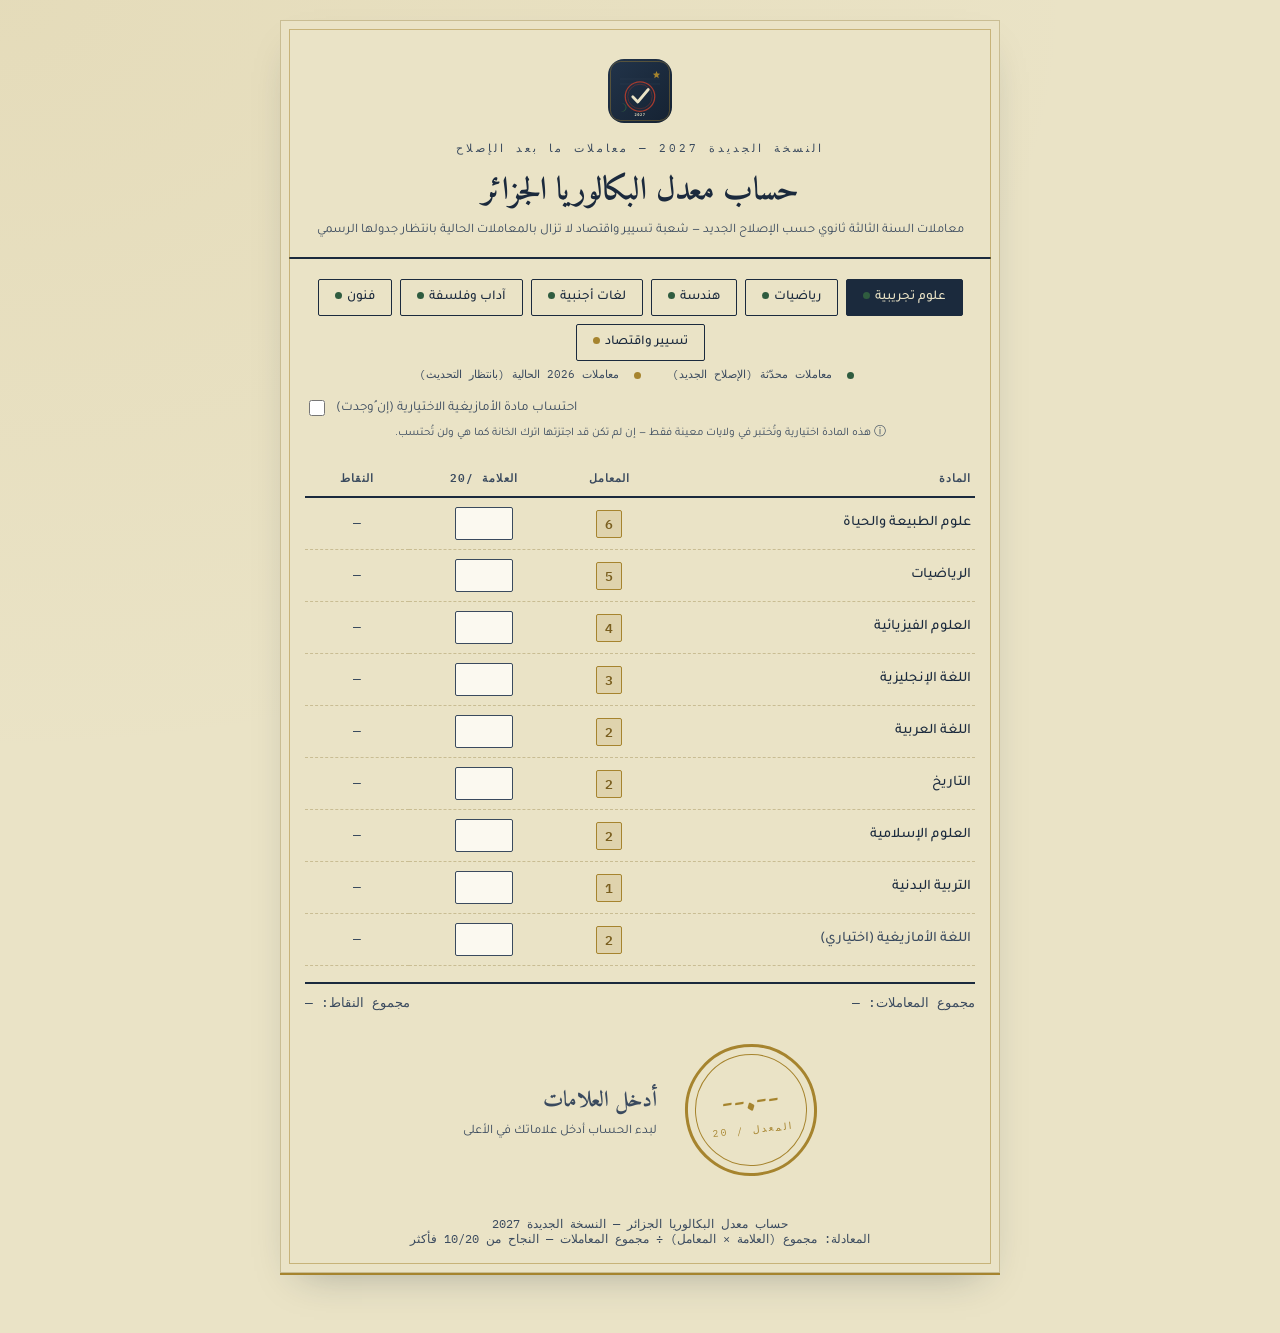
==== index.html @ d6289037 "Rename bac-calculator.html to index.html" ====
<!DOCTYPE html>
<html lang="ar" dir="rtl">
<head>
<meta charset="UTF-8">
<meta name="viewport" content="width=device-width, initial-scale=1.0">
<title>حساب معدل البكالوريا الجزائر - النسخة الجديدة 2027</title>
<link rel="icon" type="image/svg+xml" href="[data-uri]">
<link rel="preconnect" href="https://fonts.googleapis.com">
<link href="https://fonts.googleapis.com/css2?family=Amiri:wght@400;700&family=Tajawal:wght@300;400;500;700;900&family=IBM+Plex+Mono:wght@500;600&display=swap" rel="stylesheet">
<style>
  :root{
    --paper:#EAE3C6;
    --paper-dark:#DED4AC;
    --ink:#1B2A3D;
    --ink-soft:#3A4A5E;
    --brass:#A6842E;
    --stamp-red:#A63A2E;
    --seal-green:#2F5C3F;
    --line:#c9bd93;
  }
  *{box-sizing:border-box;}
  html,body{margin:0;padding:0;}
  body{
    background:
      radial-gradient(ellipse at top left, rgba(166,132,46,0.08), transparent 60%),
      var(--paper);
    background-attachment:fixed;
    font-family:'Tajawal',sans-serif;
    color:var(--ink);
    min-height:100vh;
    padding:20px 14px 60px;
  }
  .sheet{
    max-width:720px;
    margin:0 auto;
    background:var(--paper);
    border:1px solid var(--line);
    box-shadow:0 2px 0 var(--brass), 0 18px 40px -20px rgba(27,42,61,0.35);
    position:relative;
  }
  .sheet::before{
    content:"";
    position:absolute; inset:8px;
    border:1px solid rgba(166,132,46,0.5);
    pointer-events:none;
  }
  header{
    text-align:center;
    padding:30px 20px 18px;
    border-bottom:2px solid var(--ink);
    margin:8px 8px 0;
  }
  .eyebrow{
    font-family:'IBM Plex Mono',monospace;
    font-size:11px;
    letter-spacing:3px;
    color:var(--ink-soft);
    text-transform:uppercase;
  }
  h1{
    font-family:'Amiri',serif;
    font-weight:700;
    font-size:32px;
    margin:8px 0 4px;
    color:var(--ink);
  }
  .sub{
    font-size:13px;
    color:var(--ink-soft);
  }

  .branch-picker{
    display:flex;
    flex-wrap:wrap;
    gap:8px;
    padding:20px 24px 6px;
    justify-content:center;
  }
  .branch-btn{
    font-family:'Tajawal',sans-serif;
    font-weight:500;
    font-size:13.5px;
    padding:9px 16px;
    border:1px solid var(--ink);
    background:transparent;
    color:var(--ink);
    cursor:pointer;
    border-radius:2px;
    transition:all .15s ease;
  }
  .branch-btn:hover{background:rgba(27,42,61,0.06);}
  .branch-btn.active{
    background:var(--ink);
    color:var(--paper);
  }
  .status-dot{
    display:inline-block;
    width:7px;height:7px;
    border-radius:50%;
    margin-right:2px;
    vertical-align:middle;
  }
  .status-dot.new{background:#2F5C3F;}
  .status-dot.old{background:#A6842E;}
  .legend{
    text-align:center;
    font-size:11px;
    color:var(--ink-soft);
    padding:0 24px 6px;
    font-family:'IBM Plex Mono',monospace;
  }
  .legend span{margin:0 8px;}
  .tz-note{
    font-size:11.5px;
    color:var(--ink-soft);
    text-align:center;
    padding:2px 24px 4px;
    line-height:1.6;
  }

  table.marks{
    width:calc(100% - 48px);
    margin:14px 24px 6px;
    border-collapse:collapse;
    font-size:14.5px;
  }
  table.marks thead th{
    font-family:'IBM Plex Mono',monospace;
    font-weight:600;
    font-size:11px;
    letter-spacing:1px;
    text-transform:uppercase;
    color:var(--ink-soft);
    border-bottom:2px solid var(--ink);
    padding:6px 4px 10px;
    text-align:center;
  }
  table.marks thead th:first-child{text-align:right;}
  table.marks tbody td{
    padding:9px 4px;
    border-bottom:1px dashed var(--line);
    text-align:center;
    vertical-align:middle;
  }
  table.marks tbody td:first-child{
    text-align:right;
    font-weight:500;
  }
  table.marks tbody tr.optional-row td:first-child{color:var(--ink-soft); font-style:normal;}
  .coef-badge{
    display:inline-block;
    font-family:'IBM Plex Mono',monospace;
    font-weight:600;
    font-size:13px;
    background:rgba(166,132,46,0.16);
    border:1px solid var(--brass);
    color:#7a5f1f;
    min-width:26px;
    padding:2px 4px;
    border-radius:2px;
  }
  input.mark{
    width:58px;
    padding:6px 4px;
    font-family:'IBM Plex Mono',monospace;
    font-size:15px;
    text-align:center;
    border:1px solid var(--ink-soft);
    background:#fbf9f0;
    color:var(--ink);
    border-radius:2px;
  }
  input.mark:focus{
    outline:2px solid var(--brass);
    outline-offset:1px;
  }
  .row-pts{
    font-family:'IBM Plex Mono',monospace;
    font-size:12.5px;
    color:var(--ink-soft);
    min-width:44px;
    display:inline-block;
  }
  .opt-toggle{
    display:flex;
    align-items:center;
    gap:8px;
    justify-content:flex-end;
    font-size:13.5px;
    padding:10px 24px 4px;
    color:var(--ink-soft);
  }
  .opt-toggle input{width:16px;height:16px;accent-color:var(--seal-green);}

  .totals{
    display:flex;
    justify-content:space-between;
    margin:16px 24px 0;
    padding-top:10px;
    border-top:2px solid var(--ink);
    font-family:'IBM Plex Mono',monospace;
    font-size:12.5px;
    color:var(--ink-soft);
  }

  .result-wrap{
    display:flex;
    align-items:center;
    justify-content:center;
    gap:28px;
    padding:34px 20px 30px;
    flex-wrap:wrap;
  }
  .stamp{
    width:132px;height:132px;
    border-radius:50%;
    border:3px solid var(--stamp-color, var(--stamp-red));
    display:flex;flex-direction:column;
    align-items:center;justify-content:center;
    position:relative;
    color:var(--stamp-color, var(--stamp-red));
    transform:rotate(-6deg);
    transition:all .25s ease;
  }
  .stamp::before{
    content:"";
    position:absolute; inset:7px;
    border:1px solid var(--stamp-color, var(--stamp-red));
    border-radius:50%;
  }
  .stamp .val{
    font-family:'Amiri',serif;
    font-weight:700;
    font-size:34px;
    line-height:1;
  }
  .stamp .lbl{
    font-family:'IBM Plex Mono',monospace;
    font-size:9.5px;
    letter-spacing:2px;
    margin-top:4px;
    text-transform:uppercase;
  }
  .verdict{
    font-family:'Amiri',serif;
    font-size:22px;
    font-weight:700;
  }
  .verdict-sub{
    font-size:13px;
    color:var(--ink-soft);
    margin-top:4px;
  }

  footer{
    text-align:center;
    padding:10px 20px 26px;
    font-size:11.5px;
    color:var(--ink-soft);
    font-family:'IBM Plex Mono',monospace;
  }
  footer a{color:var(--ink-soft);}

  @media (max-width:480px){
    h1{font-size:26px;}
    table.marks{font-size:13px;}
    input.mark{width:48px;font-size:14px;}
    .stamp{width:112px;height:112px;}
    .stamp .val{font-size:28px;}
  }
</style>
</head>
<body>
<div class="sheet">
  <header>
    <img src="[data-uri]" alt="شعار التطبيق" style="width:64px;height:64px;border-radius:16px;margin-bottom:10px;">
    <div class="eyebrow">النسخة الجديدة 2027 — معاملات ما بعد الإصلاح</div>
    <h1>حساب معدل البكالوريا الجزائر</h1>
    <div class="sub">معاملات السنة الثالثة ثانوي حسب الإصلاح الجديد — شعبة تسيير واقتصاد لا تزال بالمعاملات الحالية بانتظار جدولها الرسمي</div>
  </header>

  <div class="branch-picker" id="branchPicker"></div>
  <div class="legend">
    <span><span class="status-dot new"></span> معاملات محدّثة (الإصلاح الجديد)</span>
    <span><span class="status-dot old"></span> معاملات 2026 الحالية (بانتظار التحديث)</span>
  </div>

  <div class="opt-toggle" id="tamazightWrap">
    <label style="display:flex;align-items:center;gap:8px;cursor:pointer;">
      <span>احتساب مادة الأمازيغية الاختيارية (إن ُوجدت)</span>
      <input type="checkbox" id="tamazightToggle">
    </label>
  </div>
  <div class="tz-note" id="tzNote">
    ⓘ هذه المادة اختيارية وتُختبر في ولايات معينة فقط — إن لم تكن قد اجتزتها اترك الخانة كما هي ولن تُحتسب.
  </div>

  <table class="marks">
    <thead>
      <tr>
        <th>المادة</th>
        <th>المعامل</th>
        <th>العلامة /20</th>
        <th>النقاط</th>
      </tr>
    </thead>
    <tbody id="marksBody"></tbody>
  </table>

  <div class="totals">
    <span id="sumCoef">مجموع المعاملات: —</span>
    <span id="sumPts">مجموع النقاط: —</span>
  </div>

  <div class="result-wrap">
    <div class="stamp" id="stamp">
      <div class="val" id="avgVal">--.--</div>
      <div class="lbl">المعدل / 20</div>
    </div>
    <div>
      <div class="verdict" id="verdict">أدخل العلامات</div>
      <div class="verdict-sub" id="verdictSub">لبدء الحساب أدخل علاماتك في الأعلى</div>
    </div>
  </div>

  <footer>
    حساب معدل البكالوريا الجزائر — النسخة الجديدة 2027<br>
    المعادلة: مجموع (العلامة × المعامل) ÷ مجموع المعاملات — النجاح من 10/20 فأكثر
  </footer>
</div>

<script>
// ملاحظة: الشعب المعلّمة "قديم" لا تزال بمعاملات 2026 الحالية بانتظار
// صدور الجدول الرسمي الجديد. الشعب المعلّمة "جديد" مأخوذة حرفيًا من
// الجداول الرسمية الصادرة عن وزارة التربية الوطنية للسنة الثالثة ثانوي
// (الإصلاح الجديد - تطبَّق تدريجيًا).
const BRANCH_STATUS = {
  "علوم تجريبية":"جديد",
  "رياضيات":"جديد",
  "هندسة":"جديد",
  "تسيير واقتصاد":"قديم",
  "لغات أجنبية":"جديد",
  "آداب وفلسفة":"جديد",
  "فنون":"جديد"
};

const BRANCHES = {
  // === جديد - من الجدول الرسمي (السنة الثالثة ثانوي) ===
  "علوم تجريبية": [
    ["علوم الطبيعة والحياة",6],["الرياضيات",5],["العلوم الفيزيائية",4],
    ["اللغة الإنجليزية",3],["اللغة العربية",2],
    ["التاريخ",2],["العلوم الإسلامية",2],["التربية البدنية",1]
  ],
  "رياضيات": [
    ["الرياضيات",8],["العلوم الفيزيائية",6],["الإعلام الآلي",3],
    ["اللغة الإنجليزية",3],["علوم الطبيعة والحياة",2],
    ["التاريخ",2],["العلوم الإسلامية",2],["التربية البدنية",1]
  ],
  "هندسة": [
    ["التكنولوجيا",7],["الرياضيات",5],["العلوم الفيزيائية",4],
    ["الإعلام الآلي",3],["اللغة الإنجليزية",3],
    ["التاريخ",2],["العلوم الإسلامية",2],["التربية البدنية",1]
  ],
  "لغات أجنبية": [
    ["اللغة الثالثة (إسبانية/ألمانية/إيطالية)",6],
    ["اللغة الإنجليزية",4],["اللغة الفرنسية",4],["اللغة العربية",2],
    ["التاريخ والجغرافيا",2],["العلوم الإسلامية",2],["التربية البدنية",1]
  ],
  "آداب وفلسفة": [
    ["اللغة العربية",7],["الفلسفة",6],["التاريخ والجغرافيا",4],
    ["اللغة الإنجليزية",3],["اللغة الفرنسية",2],
    ["العلوم الإسلامية",2],["التربية البدنية",1]
  ],
  "فنون": [
    ["فنون 1",6],["فنون 2",5],["اللغة العربية",4],
    ["اللغة الإنجليزية",2],["اللغة الفرنسية",2],
    ["التاريخ والجغرافيا",2],["العلوم الإسلامية",2],["التربية البدنية",1]
  ],

  // === قديم (2026) - بانتظار الجدول الجديد ===
  "تسيير واقتصاد": [
    ["اللغة العربية",3],["اللغة الإنجليزية",2],["اللغة الفرنسية",2],
    ["الرياضيات",5],["الاقتصاد والمناجمنت",5],["القانون",2],
    ["التسيير المحاسبي والمالي",6],["التاريخ والجغرافيا",4],
    ["العلوم الإسلامية",2],["الفلسفة",2],["التربية البدنية",1]
  ]
};
// معامل الأمازيغية الاختيارية ومدى توفرها في السنة الثالثة لكل شعبة
const TAMAZIGHT_COEF = {
  "علوم تجريبية":2, "آداب وفلسفة":3, "لغات أجنبية":2, "فنون":3,
  "تسيير واقتصاد":2, "default":2
};
const TAMAZIGHT_AVAILABLE = {
  "علوم تجريبية":true, "تسيير واقتصاد":true,
  "آداب وفلسفة":true, "لغات أجنبية":true, "فنون":true,
  "رياضيات":false, "هندسة":false
};

let currentBranch = "علوم تجريبية";
let marks = {}; // subject -> value
let includeTamazight = false;
let tamazightMark = "";

const picker = document.getElementById('branchPicker');
const body = document.getElementById('marksBody');
const avgVal = document.getElementById('avgVal');
const stamp = document.getElementById('stamp');
const verdict = document.getElementById('verdict');
const verdictSub = document.getElementById('verdictSub');
const sumCoefEl = document.getElementById('sumCoef');
const sumPtsEl = document.getElementById('sumPts');
const tamazightToggle = document.getElementById('tamazightToggle');

function renderPicker(){
  picker.innerHTML = '';
  Object.keys(BRANCHES).forEach(name=>{
    const b = document.createElement('button');
    b.className = 'branch-btn' + (name===currentBranch ? ' active':'');
    const status = BRANCH_STATUS[name];
    b.innerHTML = name + ` <span class="status-dot ${status==='جديد'?'new':'old'}"></span>`;
    b.title = status==='جديد' ? 'معاملات محدّثة (الإصلاح الجديد)' : 'معاملات 2026 الحالية - بانتظار الجدول الجديد';
    b.onclick = ()=>{ currentBranch = name; marks = {}; includeTamazight=false; tamazightToggle.checked=false; renderPicker(); renderTable(); compute(); };
    picker.appendChild(b);
  });
}

function renderTable(){
  body.innerHTML = '';
  const subjects = BRANCHES[currentBranch];
  subjects.forEach(([name, coef])=>{
    const tr = document.createElement('tr');
    tr.innerHTML = `
      <td>${name}</td>
      <td><span class="coef-badge">${coef}</span></td>
      <td><input type="number" min="0" max="20" step="0.25" class="mark" data-subject="${name}"></td>
      <td><span class="row-pts" data-pts="${name}">—</span></td>
    `;
    body.appendChild(tr);
  });
  // Optional Tamazight row (only for branches offering it in the 3rd year)
  const tzOffered = TAMAZIGHT_AVAILABLE[currentBranch];
  document.getElementById('tamazightWrap').style.display = tzOffered ? 'flex' : 'none';
  document.getElementById('tzNote').style.display = tzOffered ? 'block' : 'none';
  if(tzOffered){
    const trOpt = document.createElement('tr');
    trOpt.className = 'optional-row';
    trOpt.innerHTML = `
      <td>اللغة الأمازيغية (اختياري)</td>
      <td><span class="coef-badge">${TAMAZIGHT_COEF[currentBranch] || TAMAZIGHT_COEF.default}</span></td>
      <td><input type="number" min="0" max="20" step="0.25" class="mark" id="tamazightMark" ${includeTamazight?'':'disabled'}></td>
      <td><span class="row-pts" id="tamazightPts">—</span></td>
    `;
    body.appendChild(trOpt);
  }

  body.querySelectorAll('input.mark[data-subject]').forEach(inp=>{
    inp.value = marks[inp.dataset.subject] ?? '';
    inp.addEventListener('input', e=>{
      marks[e.target.dataset.subject] = e.target.value;
      compute();
    });
  });
  if(tzOffered){
    const tzInput = document.getElementById('tamazightMark');
    tzInput.value = tamazightMark;
    tzInput.addEventListener('input', e=>{ tamazightMark = e.target.value; compute(); });
  }
}

tamazightToggle.addEventListener('change', e=>{
  includeTamazight = e.target.checked;
  const tzInput = document.getElementById('tamazightMark');
  if(tzInput){
    tzInput.disabled = !includeTamazight;
    if(!includeTamazight){ tamazightMark=''; tzInput.value=''; }
  }
  compute();
});

function compute(){
  const subjects = BRANCHES[currentBranch];
  let sumCoef = 0, sumPts = 0, anyEntered = false;

  subjects.forEach(([name, coef])=>{
    const raw = marks[name];
    const el = document.querySelector(`.row-pts[data-pts="${name}"]`);
    if(raw !== undefined && raw !== '' && !isNaN(parseFloat(raw))){
      const v = Math.max(0, Math.min(20, parseFloat(raw)));
      const pts = v * coef;
      sumCoef += coef;
      sumPts += pts;
      anyEntered = true;
      if(el) el.textContent = pts.toFixed(2);
    } else {
      if(el) el.textContent = '—';
    }
  });

  const tzPtsEl = document.getElementById('tamazightPts');
  if(TAMAZIGHT_AVAILABLE[currentBranch] && includeTamazight && tamazightMark !== '' && !isNaN(parseFloat(tamazightMark))){
    const coef = TAMAZIGHT_COEF[currentBranch] || TAMAZIGHT_COEF.default;
    const v = Math.max(0, Math.min(20, parseFloat(tamazightMark)));
    const pts = v * coef;
    sumCoef += coef;
    sumPts += pts;
    anyEntered = true;
    if(tzPtsEl) tzPtsEl.textContent = pts.toFixed(2);
  } else if(tzPtsEl){
    tzPtsEl.textContent = '—';
  }

  sumCoefEl.textContent = `مجموع المعاملات: ${sumCoef || '—'}`;
  sumPtsEl.textContent = `مجموع النقاط: ${anyEntered ? sumPts.toFixed(2) : '—'}`;

  if(!anyEntered || sumCoef === 0){
    avgVal.textContent = '--.--';
    stamp.style.setProperty('--stamp-color', '#A6842E');
    verdict.textContent = 'أدخل العلامات';
    verdict.style.color = '#3A4A5E';
    verdictSub.textContent = 'لبدء الحساب أدخل علاماتك في الأعلى';
    return;
  }

  const avg = sumPts / sumCoef;
  avgVal.textContent = avg.toFixed(2);

  if(avg >= 10){
    stamp.style.setProperty('--stamp-color', '#2F5C3F');
    verdict.textContent = 'ناجح(ة) بإذن الله';
    verdict.style.color = '#2F5C3F';
    verdictSub.textContent = 'المعدل يفوق أو يساوي 10/20 — مبروك مسبقًا!';
  } else {
    stamp.style.setProperty('--stamp-color', '#A63A2E');
    verdict.textContent = 'دون معدل النجاح';
    verdict.style.color = '#A63A2E';
    verdictSub.textContent = 'المعدل أقل من 10/20 — واصل المراجعة، الوقت لا يزال أمامك';
  }
}

renderPicker();
renderTable();
compute();
</script>
</body>
</html>
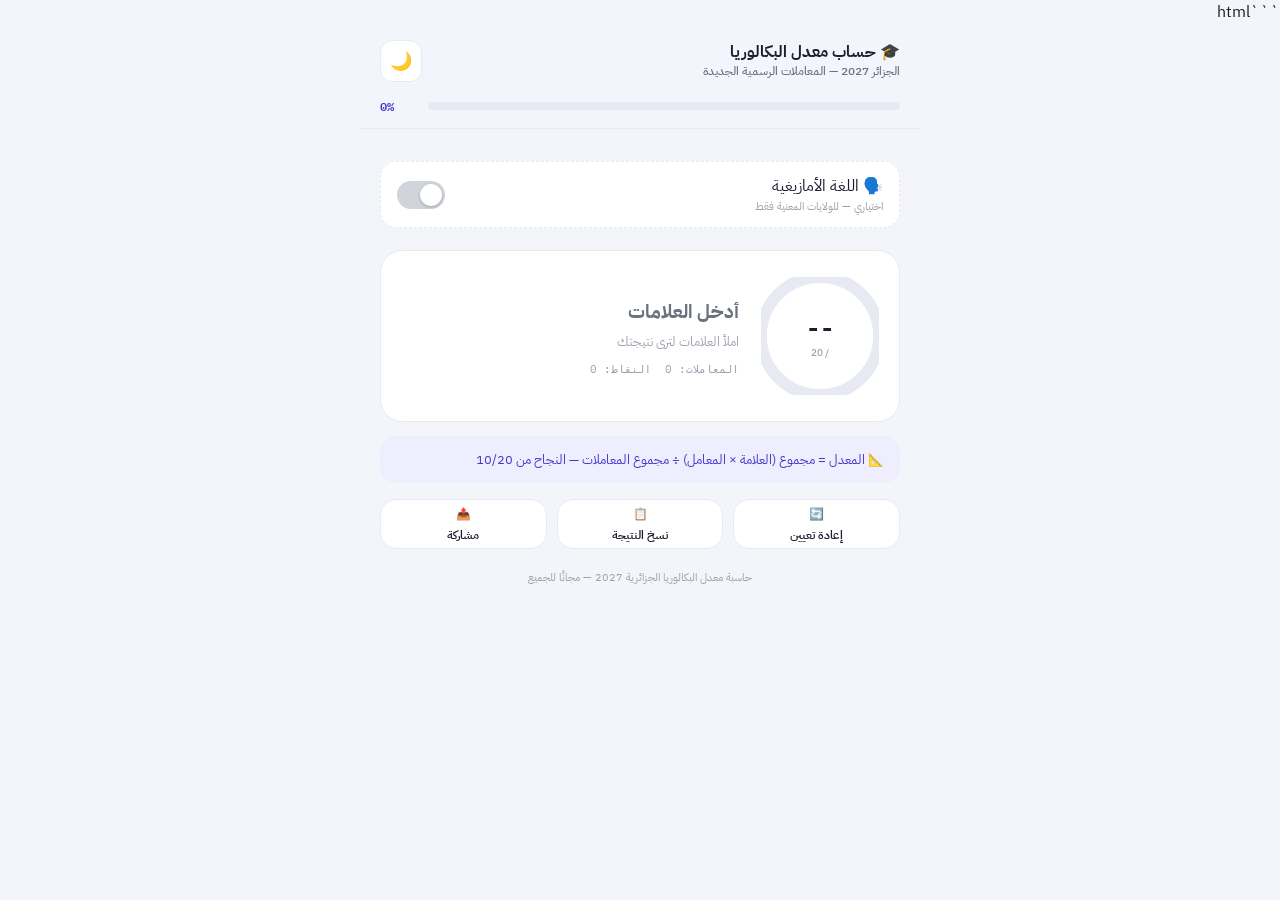
==== commit 28287e5a: "Add files via upload" ====
--- a/index.html
+++ b/index.html
@@ -1,545 +1,588 @@
+```html
 <!DOCTYPE html>
 <html lang="ar" dir="rtl">
 <head>
 <meta charset="UTF-8">
-<meta name="viewport" content="width=device-width, initial-scale=1.0">
-<title>حساب معدل البكالوريا الجزائر - النسخة الجديدة 2027</title>
-<link rel="icon" type="image/svg+xml" href="[data-uri]">
+<script>
+try{
+    var savedTheme = localStorage.getItem('bacCalc2027_theme');
+    if(savedTheme === 'dark') {
+        document.documentElement.setAttribute('data-theme','dark');
+    }
+} catch(e){}
+</script>
+<meta name="viewport" content="width=device-width, initial-scale=1.0, viewport-fit=cover">
+<title>حاسبة معدل البكالوريا الجزائرية 2027</title>
+<meta name="description" content="حاسبة معدل البكالوريا الجزائرية 2027 — احسب معدلك بدقة في جميع الشعب">
+<meta name="robots" content="index, follow">
+<link rel="manifest" href="manifest.json">
+<meta name="theme-color" content="#4F46E5">
+<meta name="apple-mobile-web-app-capable" content="yes">
+<meta name="apple-mobile-web-app-status-bar-style" content="black-translucent">
+<meta name="apple-mobile-web-app-title" content="معدل البكالوريا">
 <link rel="preconnect" href="https://fonts.googleapis.com">
-<link href="https://fonts.googleapis.com/css2?family=Amiri:wght@400;700&family=Tajawal:wght@300;400;500;700;900&family=IBM+Plex+Mono:wght@500;600&display=swap" rel="stylesheet">
+<link rel="preconnect" href="https://fonts.gstatic.com" crossorigin>
+<link href="https://fonts.googleapis.com/css2?family=IBM+Plex+Sans+Arabic:wght@400;500;600;700&family=IBM+Plex+Mono:wght@500;600&display=swap" rel="stylesheet">
 <style>
-  :root{
-    --paper:#EAE3C6;
-    --paper-dark:#DED4AC;
-    --ink:#1B2A3D;
-    --ink-soft:#3A4A5E;
-    --brass:#A6842E;
-    --stamp-red:#A63A2E;
-    --seal-green:#2F5C3F;
-    --line:#c9bd93;
-  }
-  *{box-sizing:border-box;}
-  html,body{margin:0;padding:0;}
-  body{
-    background:
-      radial-gradient(ellipse at top left, rgba(166,132,46,0.08), transparent 60%),
-      var(--paper);
-    background-attachment:fixed;
-    font-family:'Tajawal',sans-serif;
+:root{
+    --bg:#F3F5FB;
+    --card:#FFFFFF;
+    --card-border:#E8EAF3;
+    --ink:#1A1E2E;
+    --ink-soft:#6B7280;
+    --ink-faint:#9CA3AF;
+    --primary:#4F46E5;
+    --primary-dark:#4338CA;
+    --primary-soft:#EEEEFE;
+    --success:#16A34A;
+    --success-soft:#E9F9EE;
+    --danger:#DC2626;
+    --danger-soft:#FDEDEC;
+    --amber:#D97706;
+    --amber-soft:#FEF3E2;
+    --topbar-bg:rgba(243,245,251,0.85);
+    --input-bg:#FBFBFE;
+    --r-lg:22px;
+    --r-md:16px;
+    --r-sm:11px;
+    --sh-sm:0 1px 2px rgba(16,24,40,.06), 0 1px 3px rgba(16,24,40,.07);
+    --sh-md:0 6px 16px rgba(16,24,40,.08), 0 2px 6px rgba(16,24,40,.05);
+    --sh-lg:0 16px 40px rgba(16,24,40,.14);
+    --ease:cubic-bezier(.22,1,.36,1);
+}
+html[data-theme="dark"]{
+    --bg:#12141C;
+    --card:#1B1F2B;
+    --card-border:#2A2F3F;
+    --ink:#F0F2F8;
+    --ink-soft:#A9AFC3;
+    --ink-faint:#767C90;
+    --primary:#7C6FF0;
+    --primary-dark:#9B90FF;
+    --primary-soft:#26234A;
+    --success:#22C55E;
+    --success-soft:#123321;
+    --danger:#F87171;
+    --danger-soft:#3B1A1A;
+    --amber:#FBBF24;
+    --amber-soft:#3A2A0A;
+    --topbar-bg:rgba(18,20,28,0.85);
+    --input-bg:#11141C;
+}
+*{box-sizing:border-box;}
+html,body{margin:0;padding:0;}
+body{
+    background:var(--bg);
+    font-family:'IBM Plex Sans Arabic',sans-serif;
     color:var(--ink);
     min-height:100vh;
-    padding:20px 14px 60px;
-  }
-  .sheet{
-    max-width:720px;
+    transition:background .3s ease, color .3s ease;
+}
+.app{
+    max-width:560px;
     margin:0 auto;
-    background:var(--paper);
-    border:1px solid var(--line);
-    box-shadow:0 2px 0 var(--brass), 0 18px 40px -20px rgba(27,42,61,0.35);
-    position:relative;
-  }
-  .sheet::before{
-    content:"";
-    position:absolute; inset:8px;
-    border:1px solid rgba(166,132,46,0.5);
-    pointer-events:none;
-  }
-  header{
-    text-align:center;
-    padding:30px 20px 18px;
-    border-bottom:2px solid var(--ink);
-    margin:8px 8px 0;
-  }
-  .eyebrow{
+    padding:0 0 60px;
+}
+.topbar{
+    position:sticky; top:0; z-index:20;
+    background:var(--topbar-bg);
+    backdrop-filter:blur(14px) saturate(160%);
+    -webkit-backdrop-filter:blur(14px) saturate(160%);
+    padding:16px 20px 12px;
+    border-bottom:1px solid var(--card-border);
+}
+.brand{
+    display:flex; align-items:center; gap:12px;
+}
+.brand-text{flex:1; min-width:0;}
+.brand-text h1{
+    font-size:16px; font-weight:700; margin:0; line-height:1.3;
+}
+.brand-text .tag{
+    font-size:11.5px; color:var(--ink-soft); font-weight:500;
+}
+.theme-toggle{
+    flex:0 0 auto;
+    width:42px; height:42px;
+    border-radius:12px;
+    border:1px solid var(--card-border);
+    background:var(--card);
+    font-size:18px;
+    cursor:pointer;
+}
+.progress-row{
+    display:flex; align-items:center; gap:10px;
+    margin-top:14px;
+}
+.progress-track{
+    flex:1; height:8px; border-radius:99px;
+    background:var(--card-border);
+    overflow:hidden;
+}
+.progress-fill{
+    height:100%; border-radius:99px;
+    background:linear-gradient(90deg, var(--primary), #7C6FF0);
+    width:0%;
+    transition:width .5s var(--ease);
+}
+.progress-label{
     font-family:'IBM Plex Mono',monospace;
-    font-size:11px;
-    letter-spacing:3px;
-    color:var(--ink-soft);
-    text-transform:uppercase;
-  }
-  h1{
-    font-family:'Amiri',serif;
-    font-weight:700;
-    font-size:32px;
-    margin:8px 0 4px;
-    color:var(--ink);
-  }
-  .sub{
-    font-size:13px;
-    color:var(--ink-soft);
-  }
-
-  .branch-picker{
-    display:flex;
-    flex-wrap:wrap;
-    gap:8px;
-    padding:20px 24px 6px;
-    justify-content:center;
-  }
-  .branch-btn{
-    font-family:'Tajawal',sans-serif;
-    font-weight:500;
-    font-size:13.5px;
-    padding:9px 16px;
-    border:1px solid var(--ink);
-    background:transparent;
+    font-size:12px; font-weight:600; color:var(--primary-dark);
+    min-width:38px; text-align:left;
+}
+.branch-scroller{
+    display:flex; gap:8px; overflow-x:auto;
+    padding:16px 20px 4px;
+    scrollbar-width:none;
+}
+.branch-scroller::-webkit-scrollbar{display:none;}
+.chip{
+    flex:0 0 auto;
+    font-family:'IBM Plex Sans Arabic',sans-serif;
+    font-weight:600; font-size:13.5px;
+    padding:10px 16px;
+    border-radius:99px;
+    border:1px solid var(--card-border);
+    background:var(--card);
     color:var(--ink);
     cursor:pointer;
-    border-radius:2px;
-    transition:all .15s ease;
-  }
-  .branch-btn:hover{background:rgba(27,42,61,0.06);}
-  .branch-btn.active{
-    background:var(--ink);
-    color:var(--paper);
-  }
-  .status-dot{
-    display:inline-block;
-    width:7px;height:7px;
-    border-radius:50%;
-    margin-right:2px;
-    vertical-align:middle;
-  }
-  .status-dot.new{background:#2F5C3F;}
-  .status-dot.old{background:#A6842E;}
-  .legend{
+}
+.chip.active{
+    background:var(--primary);
+    color:#fff;
+    border-color:var(--primary);
+}
+.chip .dot{width:6px;height:6px;border-radius:50%;flex:0 0 auto;display:inline-block;margin-left:6px;}
+.chip .dot.new{background:#16A34A;}
+.chip .dot.old{background:#D97706;}
+.cards{
+    padding:8px 20px 4px;
+    display:flex; flex-direction:column; gap:10px;
+}
+.card{
+    background:var(--card);
+    border:1px solid var(--card-border);
+    border-radius:var(--r-md);
+    padding:14px 16px;
+    display:flex; align-items:center; justify-content:space-between; gap:12px;
+}
+.card-left{display:flex; flex-direction:column; align-items:flex-start; gap:2px; min-width:0; flex:1;}
+.subject-name{
+    font-weight:600; font-size:14.5px;
+}
+.subject-pts{
+    font-family:'IBM Plex Mono',monospace;
+    font-size:11px; font-weight:500;
+    color:var(--ink-faint);
+}
+.coef-pill{
+    font-family:'IBM Plex Mono',monospace;
+    font-weight:600; font-size:12px;
+    background:var(--primary-soft);
+    color:var(--primary-dark);
+    padding:3px 9px;
+    border-radius:99px;
+}
+input.mark{
+    width:78px;
+    padding:9px 6px;
+    font-family:'IBM Plex Mono',monospace;
+    font-size:15px; font-weight:600;
     text-align:center;
-    font-size:11px;
-    color:var(--ink-soft);
-    padding:0 24px 6px;
-    font-family:'IBM Plex Mono',monospace;
-  }
-  .legend span{margin:0 8px;}
-  .tz-note{
-    font-size:11.5px;
-    color:var(--ink-soft);
-    text-align:center;
-    padding:2px 24px 4px;
-    line-height:1.6;
-  }
-
-  table.marks{
-    width:calc(100% - 48px);
-    margin:14px 24px 6px;
-    border-collapse:collapse;
-    font-size:14.5px;
-  }
-  table.marks thead th{
-    font-family:'IBM Plex Mono',monospace;
-    font-weight:600;
-    font-size:11px;
-    letter-spacing:1px;
-    text-transform:uppercase;
-    color:var(--ink-soft);
-    border-bottom:2px solid var(--ink);
-    padding:6px 4px 10px;
-    text-align:center;
-  }
-  table.marks thead th:first-child{text-align:right;}
-  table.marks tbody td{
-    padding:9px 4px;
-    border-bottom:1px dashed var(--line);
-    text-align:center;
-    vertical-align:middle;
-  }
-  table.marks tbody td:first-child{
-    text-align:right;
-    font-weight:500;
-  }
-  table.marks tbody tr.optional-row td:first-child{color:var(--ink-soft); font-style:normal;}
-  .coef-badge{
-    display:inline-block;
-    font-family:'IBM Plex Mono',monospace;
-    font-weight:600;
-    font-size:13px;
-    background:rgba(166,132,46,0.16);
-    border:1px solid var(--brass);
-    color:#7a5f1f;
-    min-width:26px;
-    padding:2px 4px;
-    border-radius:2px;
-  }
-  input.mark{
-    width:58px;
-    padding:6px 4px;
-    font-family:'IBM Plex Mono',monospace;
-    font-size:15px;
-    text-align:center;
-    border:1px solid var(--ink-soft);
-    background:#fbf9f0;
+    border:1.5px solid var(--card-border);
+    border-radius:var(--r-sm);
+    background:var(--input-bg);
     color:var(--ink);
-    border-radius:2px;
-  }
-  input.mark:focus{
-    outline:2px solid var(--brass);
-    outline-offset:1px;
-  }
-  .row-pts{
-    font-family:'IBM Plex Mono',monospace;
+}
+input.mark:focus{
+    outline:none;
+    border-color:var(--primary);
+    box-shadow:0 0 0 4px var(--primary-soft);
+}
+.result{
+    margin:22px 20px 0;
+    background:var(--card);
+    border:1px solid var(--card-border);
+    border-radius:var(--r-lg);
+    padding:26px 20px;
+    display:flex; align-items:center; gap:22px;
+}
+.ring-wrap{ position:relative; width:118px; height:118px; flex:0 0 auto;}
+.ring-wrap svg{ width:118px; height:118px; transform:rotate(-90deg);}
+.ring-bg{ fill:none; stroke:var(--card-border); stroke-width:10;}
+.ring-fg{
+    fill:none; stroke:var(--ink-faint); stroke-width:10;
+    stroke-linecap:round;
+    stroke-dasharray:314;
+    stroke-dashoffset:314;
+    transition:stroke-dashoffset .6s var(--ease), stroke .4s ease;
+}
+.ring-center{
+    position:absolute; inset:0;
+    display:flex; flex-direction:column; align-items:center; justify-content:center;
+}
+.ring-val{ font-family:'IBM Plex Mono',monospace; font-weight:700; font-size:24px; color:var(--ink);}
+.ring-lbl{ font-size:10px; color:var(--ink-faint); font-weight:500; margin-top:1px;}
+.verdict-wrap{flex:1; min-width:0;}
+.verdict{ font-size:19px; font-weight:700; color:var(--ink-soft);}
+.verdict-sub{ font-size:12.5px; color:var(--ink-faint); margin-top:6px; line-height:1.6;}
+.totals-mini{
+    display:flex; gap:14px; margin-top:10px; flex-wrap:wrap;
+    font-family:'IBM Plex Mono',monospace; font-size:11px; color:var(--ink-faint);
+}
+.method-box{
+    margin:14px 20px 0;
+    background:var(--primary-soft);
+    border-radius:var(--r-md);
+    padding:13px 16px;
     font-size:12.5px;
-    color:var(--ink-soft);
-    min-width:44px;
-    display:inline-block;
-  }
-  .opt-toggle{
-    display:flex;
-    align-items:center;
-    gap:8px;
-    justify-content:flex-end;
-    font-size:13.5px;
-    padding:10px 24px 4px;
-    color:var(--ink-soft);
-  }
-  .opt-toggle input{width:16px;height:16px;accent-color:var(--seal-green);}
-
-  .totals{
-    display:flex;
-    justify-content:space-between;
-    margin:16px 24px 0;
-    padding-top:10px;
-    border-top:2px solid var(--ink);
-    font-family:'IBM Plex Mono',monospace;
-    font-size:12.5px;
-    color:var(--ink-soft);
-  }
-
-  .result-wrap{
-    display:flex;
-    align-items:center;
-    justify-content:center;
-    gap:28px;
-    padding:34px 20px 30px;
-    flex-wrap:wrap;
-  }
-  .stamp{
-    width:132px;height:132px;
-    border-radius:50%;
-    border:3px solid var(--stamp-color, var(--stamp-red));
-    display:flex;flex-direction:column;
-    align-items:center;justify-content:center;
-    position:relative;
-    color:var(--stamp-color, var(--stamp-red));
-    transform:rotate(-6deg);
-    transition:all .25s ease;
-  }
-  .stamp::before{
+    color:var(--primary-dark);
+    line-height:1.7;
+}
+.actions{
+    display:grid; grid-template-columns:1fr 1fr 1fr; gap:10px;
+    margin:16px 20px 0;
+}
+.action-btn{
+    min-height:50px;
+    border-radius:var(--r-md);
+    border:1px solid var(--card-border);
+    background:var(--card);
+    color:var(--ink);
+    font-family:'IBM Plex Sans Arabic',sans-serif;
+    font-weight:600; font-size:12px;
+    cursor:pointer;
+    display:flex; flex-direction:column; align-items:center; justify-content:center; gap:3px;
+}
+.opt-card{
+    background:var(--card);
+    border:1px dashed var(--card-border);
+    border-radius:var(--r-md);
+    padding:12px 16px;
+    margin:0 20px 10px;
+}
+.opt-head{
+    display:flex; align-items:center; justify-content:space-between; gap:10px;
+}
+.switch{
+    position:relative; width:48px; height:28px; flex:0 0 auto;
+}
+.switch input{opacity:0; width:0; height:0; position:absolute;}
+.switch-track{
+    position:absolute; inset:0;
+    background:#D1D5DB;
+    border-radius:99px;
+    cursor:pointer;
+    transition:background .25s ease;
+}
+.switch-track::before{
     content:"";
-    position:absolute; inset:7px;
-    border:1px solid var(--stamp-color, var(--stamp-red));
-    border-radius:50%;
-  }
-  .stamp .val{
-    font-family:'Amiri',serif;
-    font-weight:700;
-    font-size:34px;
-    line-height:1;
-  }
-  .stamp .lbl{
-    font-family:'IBM Plex Mono',monospace;
-    font-size:9.5px;
-    letter-spacing:2px;
-    margin-top:4px;
-    text-transform:uppercase;
-  }
-  .verdict{
-    font-family:'Amiri',serif;
-    font-size:22px;
-    font-weight:700;
-  }
-  .verdict-sub{
-    font-size:13px;
-    color:var(--ink-soft);
-    margin-top:4px;
-  }
-
-  footer{
-    text-align:center;
-    padding:10px 20px 26px;
-    font-size:11.5px;
-    color:var(--ink-soft);
-    font-family:'IBM Plex Mono',monospace;
-  }
-  footer a{color:var(--ink-soft);}
-
-  @media (max-width:480px){
-    h1{font-size:26px;}
-    table.marks{font-size:13px;}
-    input.mark{width:48px;font-size:14px;}
-    .stamp{width:112px;height:112px;}
-    .stamp .val{font-size:28px;}
-  }
+    position:absolute; top:3px; right:3px;
+    width:22px; height:22px; border-radius:50%;
+    background:#fff;
+    box-shadow:0 1px 3px rgba(0,0,0,.25);
+    transition:transform .25s var(--ease);
+}
+.switch input:checked + .switch-track{background:var(--primary);}
+.switch input:checked + .switch-track::before{transform:translateX(-20px);}
+.opt-body{
+    max-height:0; overflow:hidden;
+    transition:max-height .32s var(--ease), opacity .28s ease;
+    opacity:0;
+    display:flex; align-items:center; gap:10px;
+}
+.opt-body.open{max-height:70px; opacity:1; padding-top:10px;}
+.hidden{display:none !important;}
+footer{
+    text-align:center; padding:20px; font-size:11px; color:var(--ink-faint);
+}
 </style>
 </head>
 <body>
-<div class="sheet">
-  <header>
-    <img src="[data-uri]" alt="شعار التطبيق" style="width:64px;height:64px;border-radius:16px;margin-bottom:10px;">
-    <div class="eyebrow">النسخة الجديدة 2027 — معاملات ما بعد الإصلاح</div>
-    <h1>حساب معدل البكالوريا الجزائر</h1>
-    <div class="sub">معاملات السنة الثالثة ثانوي حسب الإصلاح الجديد — شعبة تسيير واقتصاد لا تزال بالمعاملات الحالية بانتظار جدولها الرسمي</div>
-  </header>
-
-  <div class="branch-picker" id="branchPicker"></div>
-  <div class="legend">
-    <span><span class="status-dot new"></span> معاملات محدّثة (الإصلاح الجديد)</span>
-    <span><span class="status-dot old"></span> معاملات 2026 الحالية (بانتظار التحديث)</span>
-  </div>
-
-  <div class="opt-toggle" id="tamazightWrap">
-    <label style="display:flex;align-items:center;gap:8px;cursor:pointer;">
-      <span>احتساب مادة الأمازيغية الاختيارية (إن ُوجدت)</span>
-      <input type="checkbox" id="tamazightToggle">
-    </label>
-  </div>
-  <div class="tz-note" id="tzNote">
-    ⓘ هذه المادة اختيارية وتُختبر في ولايات معينة فقط — إن لم تكن قد اجتزتها اترك الخانة كما هي ولن تُحتسب.
-  </div>
-
-  <table class="marks">
-    <thead>
-      <tr>
-        <th>المادة</th>
-        <th>المعامل</th>
-        <th>العلامة /20</th>
-        <th>النقاط</th>
-      </tr>
-    </thead>
-    <tbody id="marksBody"></tbody>
-  </table>
-
-  <div class="totals">
-    <span id="sumCoef">مجموع المعاملات: —</span>
-    <span id="sumPts">مجموع النقاط: —</span>
-  </div>
-
-  <div class="result-wrap">
-    <div class="stamp" id="stamp">
-      <div class="val" id="avgVal">--.--</div>
-      <div class="lbl">المعدل / 20</div>
+<div class="app">
+    <div class="topbar">
+        <div class="brand">
+            <div class="brand-text">
+                <h1>🎓 حساب معدل البكالوريا</h1>
+                <div class="tag">الجزائر 2027 — المعاملات الرسمية الجديدة</div>
+            </div>
+            <button class="theme-toggle" id="themeToggle" aria-label="تبديل الوضع">🌙</button>
+        </div>
+        <div class="progress-row">
+            <div class="progress-track"><div class="progress-fill" id="progressFill"></div></div>
+            <span class="progress-label" id="progressLabel">0%</span>
+        </div>
     </div>
-    <div>
-      <div class="verdict" id="verdict">أدخل العلامات</div>
-      <div class="verdict-sub" id="verdictSub">لبدء الحساب أدخل علاماتك في الأعلى</div>
+
+    <div class="branch-scroller" id="branchPicker"></div>
+
+    <div class="cards" id="marksContainer"></div>
+
+    <div class="opt-card" id="optTamazight">
+        <div class="opt-head">
+            <div>
+                <div class="opt-title">🗣️ اللغة الأمازيغية</div>
+                <div style="font-size:11px;color:var(--ink-faint);">اختياري — للولايات المعنية فقط</div>
+            </div>
+            <label class="switch">
+                <input type="checkbox" id="tamazightToggle">
+                <span class="switch-track"></span>
+            </label>
+        </div>
+        <div class="opt-body" id="tamazightBody">
+            <span class="opt-label-text">العلامة /20</span>
+            <input type="number" min="0" max="20" step="0.25" class="mark" id="tamazightMark" disabled>
+            <span class="subject-pts" id="tamazightPts">—</span>
+        </div>
     </div>
-  </div>
-
-  <footer>
-    حساب معدل البكالوريا الجزائر — النسخة الجديدة 2027<br>
-    المعادلة: مجموع (العلامة × المعامل) ÷ مجموع المعاملات — النجاح من 10/20 فأكثر
-  </footer>
+
+    <div class="result">
+        <div class="ring-wrap">
+            <svg viewBox="0 0 100 100">
+                <circle class="ring-bg" cx="50" cy="50" r="50"/>
+                <circle class="ring-fg" id="ringFg" cx="50" cy="50" r="50"/>
+            </svg>
+            <div class="ring-center">
+                <span class="ring-val" id="avgVal">--</span>
+                <span class="ring-lbl">/ 20</span>
+            </div>
+        </div>
+        <div class="verdict-wrap">
+            <div class="verdict" id="verdict">أدخل العلامات</div>
+            <div class="verdict-sub" id="verdictSub">املأ العلامات لترى نتيجتك</div>
+            <div class="totals-mini">
+                <span id="sumCoef">المعاملات: 0</span>
+                <span id="sumPts">النقاط: 0</span>
+            </div>
+        </div>
+    </div>
+
+    <div class="method-box">
+        <span>📐</span>
+        <span>المعدل = مجموع (العلامة × المعامل) ÷ مجموع المعاملات — النجاح من 10/20</span>
+    </div>
+
+    <div class="actions">
+        <button class="action-btn" id="resetBtn"><span>🔄</span> إعادة تعيين</button>
+        <button class="action-btn" id="copyBtn"><span>📋</span> نسخ النتيجة</button>
+        <button class="action-btn" id="shareBtn"><span>📤</span> مشاركة</button>
+    </div>
+
+    <footer>
+        حاسبة معدل البكالوريا الجزائرية 2027 — مجانًا للجميع
+    </footer>
 </div>
 
 <script>
-// ملاحظة: الشعب المعلّمة "قديم" لا تزال بمعاملات 2026 الحالية بانتظار
-// صدور الجدول الرسمي الجديد. الشعب المعلّمة "جديد" مأخوذة حرفيًا من
-// الجداول الرسمية الصادرة عن وزارة التربية الوطنية للسنة الثالثة ثانوي
-// (الإصلاح الجديد - تطبَّق تدريجيًا).
+// ===== البيانات =====
 const BRANCH_STATUS = {
-  "علوم تجريبية":"جديد",
-  "رياضيات":"جديد",
-  "هندسة":"جديد",
-  "تسيير واقتصاد":"قديم",
-  "لغات أجنبية":"جديد",
-  "آداب وفلسفة":"جديد",
-  "فنون":"جديد"
+    "علوم تجريبية":"جديد",
+    "رياضيات":"جديد",
+    "هندسة":"جديد",
+    "تسيير واقتصاد":"قديم",
+    "لغات أجنبية":"جديد",
+    "آداب وفلسفة":"جديد",
+    "فنون":"جديد"
 };
 
 const BRANCHES = {
-  // === جديد - من الجدول الرسمي (السنة الثالثة ثانوي) ===
-  "علوم تجريبية": [
-    ["علوم الطبيعة والحياة",6],["الرياضيات",5],["العلوم الفيزيائية",4],
-    ["اللغة الإنجليزية",3],["اللغة العربية",2],
-    ["التاريخ",2],["العلوم الإسلامية",2],["التربية البدنية",1]
-  ],
-  "رياضيات": [
-    ["الرياضيات",8],["العلوم الفيزيائية",6],["الإعلام الآلي",3],
-    ["اللغة الإنجليزية",3],["علوم الطبيعة والحياة",2],
-    ["التاريخ",2],["العلوم الإسلامية",2],["التربية البدنية",1]
-  ],
-  "هندسة": [
-    ["التكنولوجيا",7],["الرياضيات",5],["العلوم الفيزيائية",4],
-    ["الإعلام الآلي",3],["اللغة الإنجليزية",3],
-    ["التاريخ",2],["العلوم الإسلامية",2],["التربية البدنية",1]
-  ],
-  "لغات أجنبية": [
-    ["اللغة الثالثة (إسبانية/ألمانية/إيطالية)",6],
-    ["اللغة الإنجليزية",4],["اللغة الفرنسية",4],["اللغة العربية",2],
-    ["التاريخ والجغرافيا",2],["العلوم الإسلامية",2],["التربية البدنية",1]
-  ],
-  "آداب وفلسفة": [
-    ["اللغة العربية",7],["الفلسفة",6],["التاريخ والجغرافيا",4],
-    ["اللغة الإنجليزية",3],["اللغة الفرنسية",2],
-    ["العلوم الإسلامية",2],["التربية البدنية",1]
-  ],
-  "فنون": [
-    ["فنون 1",6],["فنون 2",5],["اللغة العربية",4],
-    ["اللغة الإنجليزية",2],["اللغة الفرنسية",2],
-    ["التاريخ والجغرافيا",2],["العلوم الإسلامية",2],["التربية البدنية",1]
-  ],
-
-  // === قديم (2026) - بانتظار الجدول الجديد ===
-  "تسيير واقتصاد": [
-    ["اللغة العربية",3],["اللغة الإنجليزية",2],["اللغة الفرنسية",2],
-    ["الرياضيات",5],["الاقتصاد والمناجمنت",5],["القانون",2],
-    ["التسيير المحاسبي والمالي",6],["التاريخ والجغرافيا",4],
-    ["العلوم الإسلامية",2],["الفلسفة",2],["التربية البدنية",1]
-  ]
+    "علوم تجريبية": [
+        ["علوم الطبيعة والحياة",6],["الرياضيات",5],["العلوم الفيزيائية",4],
+        ["اللغة الإنجليزية",3],["اللغة العربية",2],
+        ["التاريخ",2],["العلوم الإسلامية",2],["التربية البدنية",1]
+    ],
+    "رياضيات": [
+        ["الرياضيات",8],["العلوم الفيزيائية",6],["الإعلام الآلي",3],
+        ["اللغة الإنجليزية",3],["علوم الطبيعة والحياة",2],
+        ["التاريخ",2],["العلوم الإسلامية",2],["التربية البدنية",1]
+    ],
+    "هندسة": [
+        ["التكنولوجيا",7],["الرياضيات",5],["العلوم الفيزيائية",4],
+        ["الإعلام الآلي",3],["اللغة الإنجليزية",3],
+        ["التاريخ",2],["العلوم الإسلامية",2],["التربية البدنية",1]
+    ],
+    "لغات أجنبية": [
+        ["اللغة الثالثة (إسبانية/ألمانية/إيطالية)",6],
+        ["اللغة الإنجليزية",4],["اللغة الفرنسية",4],["اللغة العربية",2],
+        ["التاريخ والجغرافيا",2],["العلوم الإسلامية",2],["التربية البدنية",1]
+    ],
+    "آداب وفلسفة": [
+        ["اللغة العربية",7],["الفلسفة",6],["التاريخ والجغرافيا",4],
+        ["اللغة الإنجليزية",3],["اللغة الفرنسية",2],
+        ["العلوم الإسلامية",2],["التربية البدنية",1]
+    ],
+    "فنون": [
+        ["فنون 1",6],["فنون 2",5],["اللغة العربية",4],
+        ["اللغة الإنجليزية",2],["اللغة الفرنسية",2],
+        ["التاريخ والجغرافيا",2],["العلوم الإسلامية",2],["التربية البدنية",1]
+    ],
+    "تسيير واقتصاد": [
+        ["اللغة العربية",3],["اللغة الإنجليزية",2],["اللغة الفرنسية",2],
+        ["الرياضيات",5],["الاقتصاد والمناجمنت",5],["القانون",2],
+        ["التسيير المحاسبي والمالي",6],["التاريخ والجغرافيا",4],
+        ["العلوم الإسلامية",2],["الفلسفة",2],["التربية البدنية",1]
+    ]
 };
-// معامل الأمازيغية الاختيارية ومدى توفرها في السنة الثالثة لكل شعبة
+
 const TAMAZIGHT_COEF = {
-  "علوم تجريبية":2, "آداب وفلسفة":3, "لغات أجنبية":2, "فنون":3,
-  "تسيير واقتصاد":2, "default":2
+    "علوم تجريبية":2, "آداب وفلسفة":3, "لغات أجنبية":2, "فنون":3,
+    "تسيير واقتصاد":2, "default":2
 };
-const TAMAZIGHT_AVAILABLE = {
-  "علوم تجريبية":true, "تسيير واقتصاد":true,
-  "آداب وفلسفة":true, "لغات أجنبية":true, "فنون":true,
-  "رياضيات":false, "هندسة":false
-};
-
+
+// ===== الحالة =====
 let currentBranch = "علوم تجريبية";
-let marks = {}; // subject -> value
+let marks = {};
 let includeTamazight = false;
 let tamazightMark = "";
 
+// ===== العناصر =====
 const picker = document.getElementById('branchPicker');
-const body = document.getElementById('marksBody');
+const container = document.getElementById('marksContainer');
 const avgVal = document.getElementById('avgVal');
-const stamp = document.getElementById('stamp');
 const verdict = document.getElementById('verdict');
 const verdictSub = document.getElementById('verdictSub');
 const sumCoefEl = document.getElementById('sumCoef');
 const sumPtsEl = document.getElementById('sumPts');
+const progressFill = document.getElementById('progressFill');
+const progressLabel = document.getElementById('progressLabel');
+const ringFg = document.getElementById('ringFg');
 const tamazightToggle = document.getElementById('tamazightToggle');
-
+const tamazightBody = document.getElementById('tamazightBody');
+const tamazightMark = document.getElementById('tamazightMark');
+const tamazightPts = document.getElementById('tamazightPts');
+
+// ===== الوضع الليلي =====
+const themeToggle = document.getElementById('themeToggle');
+themeToggle.addEventListener('click', ()=>{
+    const html = document.documentElement;
+    const isDark = html.getAttribute('data-theme') === 'dark';
+    if(isDark){
+        html.removeAttribute('data-theme');
+        localStorage.setItem('bacCalc2027_theme', 'light');
+        themeToggle.textContent = '🌙';
+    } else {
+        html.setAttribute('data-theme', 'dark');
+        localStorage.setItem('bacCalc2027_theme', 'dark');
+        themeToggle.textContent = '☀️';
+    }
+});
+
+// ===== عرض الشعب =====
 function renderPicker(){
-  picker.innerHTML = '';
-  Object.keys(BRANCHES).forEach(name=>{
-    const b = document.createElement('button');
-    b.className = 'branch-btn' + (name===currentBranch ? ' active':'');
-    const status = BRANCH_STATUS[name];
-    b.innerHTML = name + ` <span class="status-dot ${status==='جديد'?'new':'old'}"></span>`;
-    b.title = status==='جديد' ? 'معاملات محدّثة (الإصلاح الجديد)' : 'معاملات 2026 الحالية - بانتظار الجدول الجديد';
-    b.onclick = ()=>{ currentBranch = name; marks = {}; includeTamazight=false; tamazightToggle.checked=false; renderPicker(); renderTable(); compute(); };
-    picker.appendChild(b);
-  });
-}
-
-function renderTable(){
-  body.innerHTML = '';
-  const subjects = BRANCHES[currentBranch];
-  subjects.forEach(([name, coef])=>{
-    const tr = document.createElement('tr');
-    tr.innerHTML = `
-      <td>${name}</td>
-      <td><span class="coef-badge">${coef}</span></td>
-      <td><input type="number" min="0" max="20" step="0.25" class="mark" data-subject="${name}"></td>
-      <td><span class="row-pts" data-pts="${name}">—</span></td>
-    `;
-    body.appendChild(tr);
-  });
-  // Optional Tamazight row (only for branches offering it in the 3rd year)
-  const tzOffered = TAMAZIGHT_AVAILABLE[currentBranch];
-  document.getElementById('tamazightWrap').style.display = tzOffered ? 'flex' : 'none';
-  document.getElementById('tzNote').style.display = tzOffered ? 'block' : 'none';
-  if(tzOffered){
-    const trOpt = document.createElement('tr');
-    trOpt.className = 'optional-row';
-    trOpt.innerHTML = `
-      <td>اللغة الأمازيغية (اختياري)</td>
-      <td><span class="coef-badge">${TAMAZIGHT_COEF[currentBranch] || TAMAZIGHT_COEF.default}</span></td>
-      <td><input type="number" min="0" max="20" step="0.25" class="mark" id="tamazightMark" ${includeTamazight?'':'disabled'}></td>
-      <td><span class="row-pts" id="tamazightPts">—</span></td>
-    `;
-    body.appendChild(trOpt);
-  }
-
-  body.querySelectorAll('input.mark[data-subject]').forEach(inp=>{
-    inp.value = marks[inp.dataset.subject] ?? '';
-    inp.addEventListener('input', e=>{
-      marks[e.target.dataset.subject] = e.target.value;
-      compute();
+    picker.innerHTML = '';
+    Object.keys(BRANCHES).forEach(name=>{
+        const btn = document.createElement('button');
+        btn.className = 'chip' + (name===currentBranch ? ' active':'');
+        const status = BRANCH_STATUS[name];
+        btn.innerHTML = `${name} <span class="dot ${status==='جديد'?'new':'old'}"></span>`;
+        btn.onclick = ()=>{
+            currentBranch = name;
+            marks = {};
+            includeTamazight = false;
+            tamazightToggle.checked = false;
+            tamazightMark.disabled = true;
+            tamazightBody.classList.remove('open');
+            tamazightMark.value = '';
+            tamazightPts.textContent = '—';
+            renderPicker();
+            renderMarks();
+            compute();
+        };
+        picker.appendChild(btn);
     });
-  });
-  if(tzOffered){
-    const tzInput = document.getElementById('tamazightMark');
-    tzInput.value = tamazightMark;
-    tzInput.addEventListener('input', e=>{ tamazightMark = e.target.value; compute(); });
-  }
-}
-
-tamazightToggle.addEventListener('change', e=>{
-  includeTamazight = e.target.checked;
-  const tzInput = document.getElementById('tamazightMark');
-  if(tzInput){
-    tzInput.disabled = !includeTamazight;
-    if(!includeTamazight){ tamazightMark=''; tzInput.value=''; }
-  }
-  compute();
-});
-
+}
+
+// ===== عرض المواد =====
+function renderMarks(){
+    container.innerHTML = '';
+    const subjects = BRANCHES[currentBranch];
+    subjects.forEach(([name, coef])=>{
+        const card = document.createElement('div');
+        card.className = 'card';
+        card.innerHTML = `
+            <div class="card-left">
+                <span class="subject-name">${name}</span>
+                <span class="subject-pts" data-pts="${name}">—</span>
+            </div>
+            <span class="coef-pill">×${coef}</span>
+            <input type="number" min="0" max="20" step="0.25" class="mark" data-subject="${name}" placeholder="0">
+        `;
+        container.appendChild(card);
+    });
+
+    container.querySelectorAll('input.mark[data-subject]').forEach(inp=>{
+        const name = inp.dataset.subject;
+        inp.value = marks[name] || '';
+        inp.addEventListener('input', e=>{
+            marks[name] = e.target.value;
+            compute();
+        });
+    });
+}
+
+// ===== الحساب =====
 function compute(){
-  const subjects = BRANCHES[currentBranch];
-  let sumCoef = 0, sumPts = 0, anyEntered = false;
-
-  subjects.forEach(([name, coef])=>{
-    const raw = marks[name];
-    const el = document.querySelector(`.row-pts[data-pts="${name}"]`);
-    if(raw !== undefined && raw !== '' && !isNaN(parseFloat(raw))){
-      const v = Math.max(0, Math.min(20, parseFloat(raw)));
-      const pts = v * coef;
-      sumCoef += coef;
-      sumPts += pts;
-      anyEntered = true;
-      if(el) el.textContent = pts.toFixed(2);
+    const subjects = BRANCHES[currentBranch];
+    let sumCoef = 0, sumPts = 0, filled = 0, total = 0;
+
+    subjects.forEach(([name, coef])=>{
+        const raw = marks[name];
+        const el = container.querySelector(`[data-pts="${name}"]`);
+        const input = container.querySelector(`input[data-subject="${name}"]`);
+        total++;
+        if(raw !== undefined && raw !== '' && !isNaN(parseFloat(raw))){
+            const v = Math.max(0, Math.min(20, parseFloat(raw)));
+            const pts = v * coef;
+            sumCoef += coef;
+            sumPts += pts;
+            filled++;
+            if(el) el.textContent = pts.toFixed(2);
+            if(input) input.classList.add('valid');
+        } else {
+            if(el) el.textContent = '—';
+            if(input) input.classList.remove('valid');
+        }
+    });
+
+    // الأمازيغية
+    let tzCoef = 0;
+    if(includeTamazight && tamazightMark.value !== '' && !isNaN(parseFloat(tamazightMark.value))){
+        const v = Math.max(0, Math.min(20, parseFloat(tamazightMark.value)));
+        tzCoef = TAMAZIGHT_COEF[currentBranch] || TAMAZIGHT_COEF.default;
+        const pts = v * tzCoef;
+        sumCoef += tzCoef;
+        sumPts += pts;
+        filled++;
+        tamazightPts.textContent = pts.toFixed(2);
     } else {
-      if(el) el.textContent = '—';
+        tamazightPts.textContent = '—';
     }
-  });
-
-  const tzPtsEl = document.getElementById('tamazightPts');
-  if(TAMAZIGHT_AVAILABLE[currentBranch] && includeTamazight && tamazightMark !== '' && !isNaN(parseFloat(tamazightMark))){
-    const coef = TAMAZIGHT_COEF[currentBranch] || TAMAZIGHT_COEF.default;
-    const v = Math.max(0, Math.min(20, parseFloat(tamazightMark)));
-    const pts = v * coef;
-    sumCoef += coef;
-    sumPts += pts;
-    anyEntered = true;
-    if(tzPtsEl) tzPtsEl.textContent = pts.toFixed(2);
-  } else if(tzPtsEl){
-    tzPtsEl.textContent = '—';
-  }
-
-  sumCoefEl.textContent = `مجموع المعاملات: ${sumCoef || '—'}`;
-  sumPtsEl.textContent = `مجموع النقاط: ${anyEntered ? sumPts.toFixed(2) : '—'}`;
-
-  if(!anyEntered || sumCoef === 0){
-    avgVal.textContent = '--.--';
-    stamp.style.setProperty('--stamp-color', '#A6842E');
-    verdict.textContent = 'أدخل العلامات';
-    verdict.style.color = '#3A4A5E';
-    verdictSub.textContent = 'لبدء الحساب أدخل علاماتك في الأعلى';
-    return;
-  }
-
-  const avg = sumPts / sumCoef;
-  avgVal.textContent = avg.toFixed(2);
-
-  if(avg >= 10){
-    stamp.style.setProperty('--stamp-color', '#2F5C3F');
-    verdict.textContent = 'ناجح(ة) بإذن الله';
-    verdict.style.color = '#2F5C3F';
-    verdictSub.textContent = 'المعدل يفوق أو يساوي 10/20 — مبروك مسبقًا!';
-  } else {
-    stamp.style.setProperty('--stamp-color', '#A63A2E');
-    verdict.textContent = 'دون معدل النجاح';
-    verdict.style.color = '#A63A2E';
-    verdictSub.textContent = 'المعدل أقل من 10/20 — واصل المراجعة، الوقت لا يزال أمامك';
-  }
-}
-
-renderPicker();
-renderTable();
-compute();
-</script>
-</body>
-</html>
+
+    // التقدم
+    const progress = total > 0 ? Math.round((filled / total) * 100) : 0;
+    progressFill.style.width = progress + '%';
+    progressLabel.textContent = progress + '%';
+
+    sumCoefEl.textContent = `المعاملات: ${sumCoef}`;
+    sumPtsEl.textContent = `النقاط: ${sumPts.toFixed(2)}`;
+
+    if(filled === 0 || sumCoef === 0){
+        avgVal.textContent = '--';
+        verdict.textContent = 'أدخل العلامات';
+        verdict.style.color = 'var(--ink-soft)';
+        verdictSub.textContent = 'املأ العلامات لترى نتيجتك';
+        ringFg.style.stroke = 'var(--ink-faint)';
+        ringFg.style.strokeDashoffset = 314;
+        return;
+    }
+
+    const avg = sumPts / sumCoef;
+    avgVal.textContent = avg.toFixed(2);
+
+    const circumference = 314;
+    const offset = circumference - (Math.min(avg, 20) / 20) * circumference;
+    ringFg.style.strokeDashoffset = offset;
+
+    if(avg >= 10){
+        ringFg.style.stroke = '#16A34A';
+        verdict.textContent 
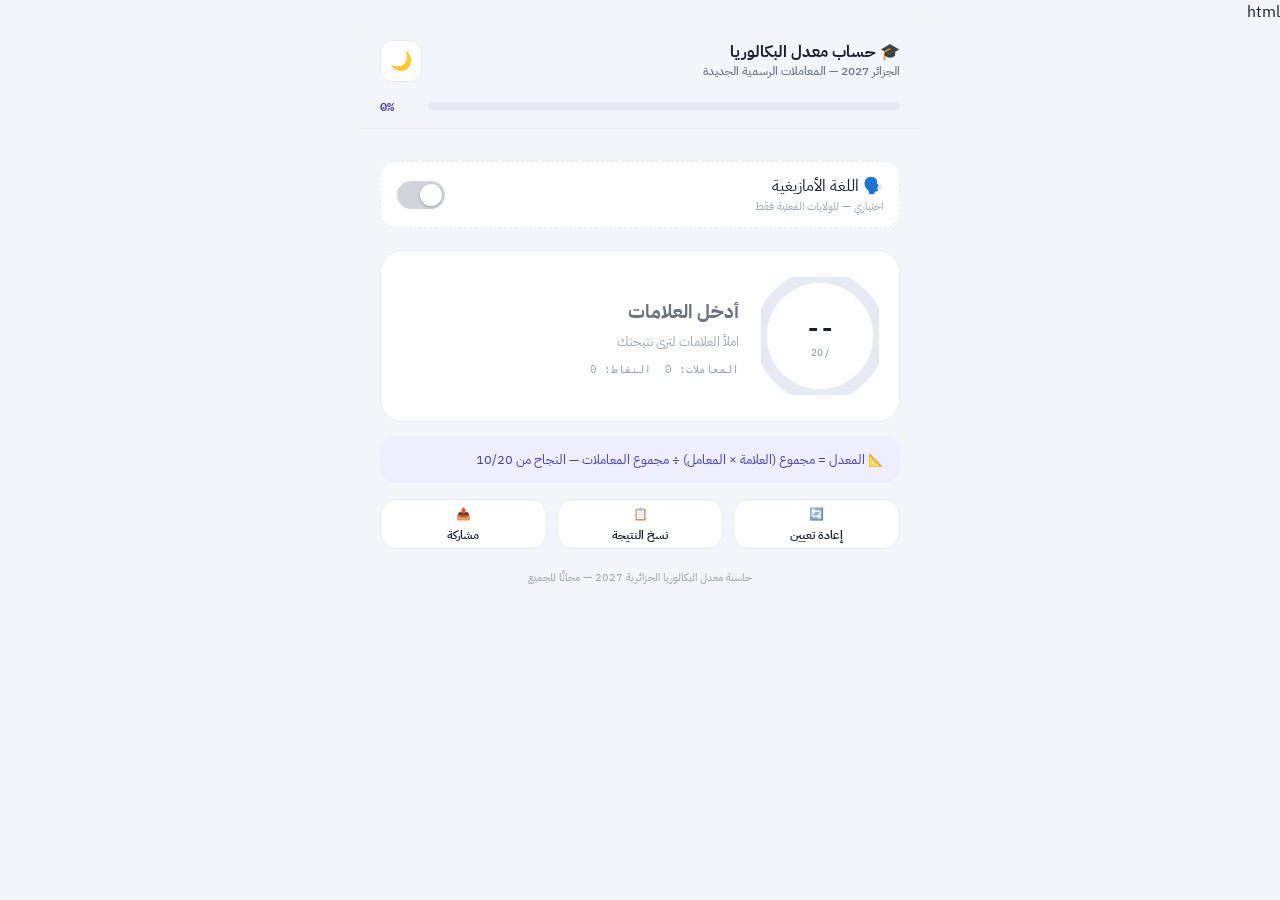
==== commit 76239b36: "Update index.html" ====
--- a/index.html
+++ b/index.html
@@ -1,4 +1,4 @@
-```html
+html
 <!DOCTYPE html>
 <html lang="ar" dir="rtl">
 <head>
@@ -585,4 +585,4 @@
 
     if(avg >= 10){
         ringFg.style.stroke = '#16A34A';
-        verdict.textContent +        verdict.textContent 
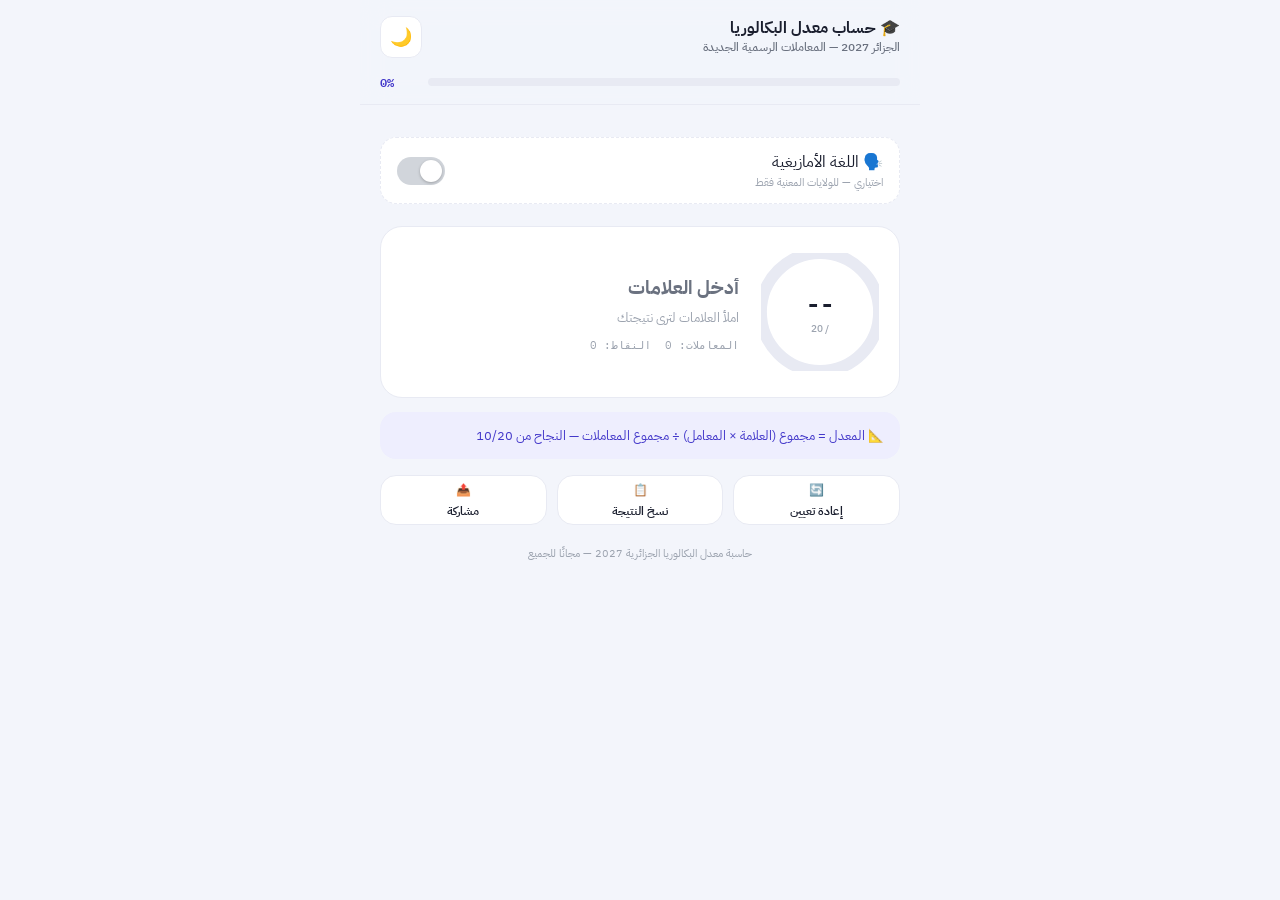
==== commit 8f1c8d97: "Update index.html" ====
--- a/index.html
+++ b/index.html
@@ -1,4 +1,3 @@
-html
 <!DOCTYPE html>
 <html lang="ar" dir="rtl">
 <head>
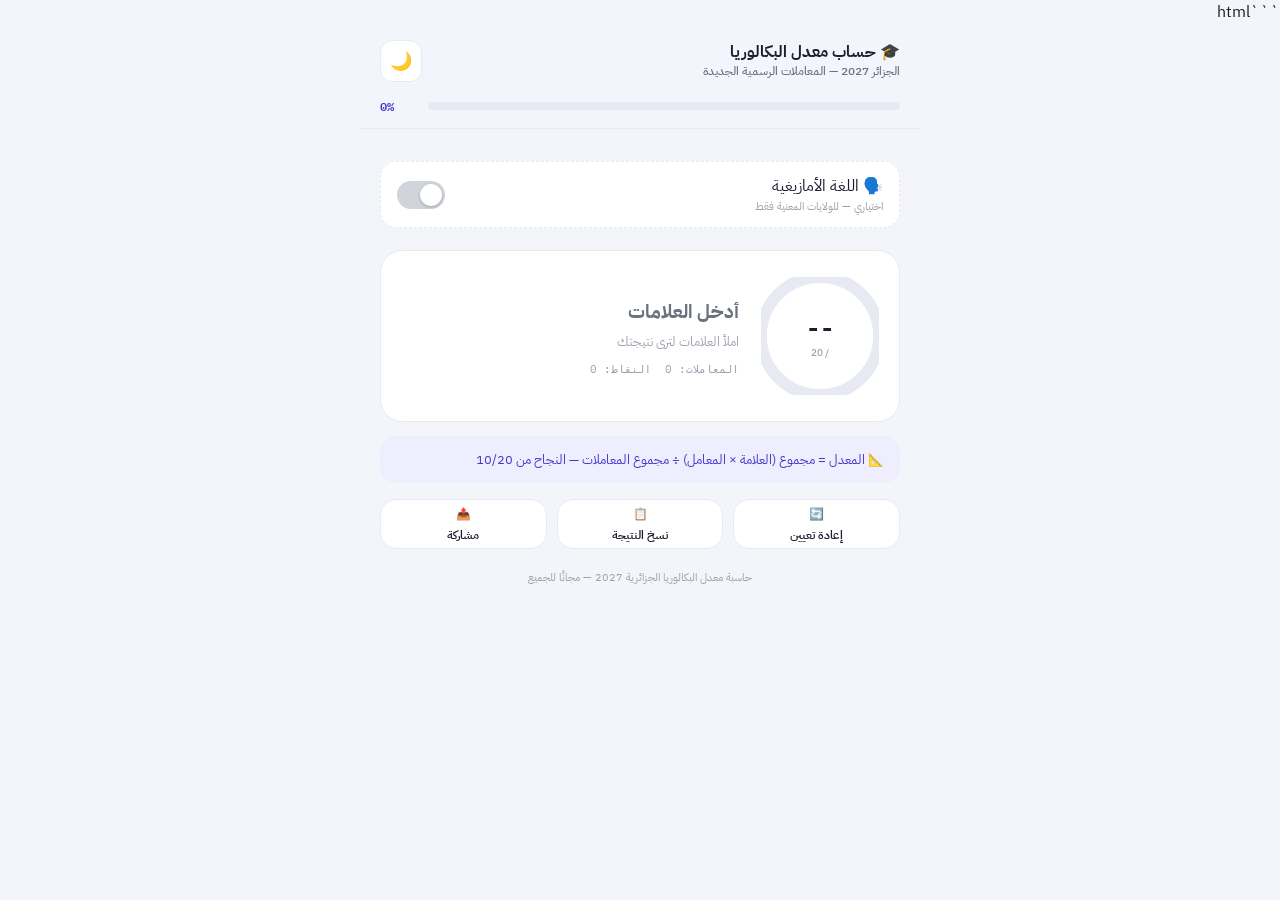
==== commit 5cd8ee87: "Add files via upload" ====
--- a/index.html
+++ b/index.html
@@ -1,3 +1,4 @@
+```html
 <!DOCTYPE html>
 <html lang="ar" dir="rtl">
 <head>
@@ -584,4 +585,4 @@
 
     if(avg >= 10){
         ringFg.style.stroke = '#16A34A';
-        verdict.textContent 
+        verdict.textContent 
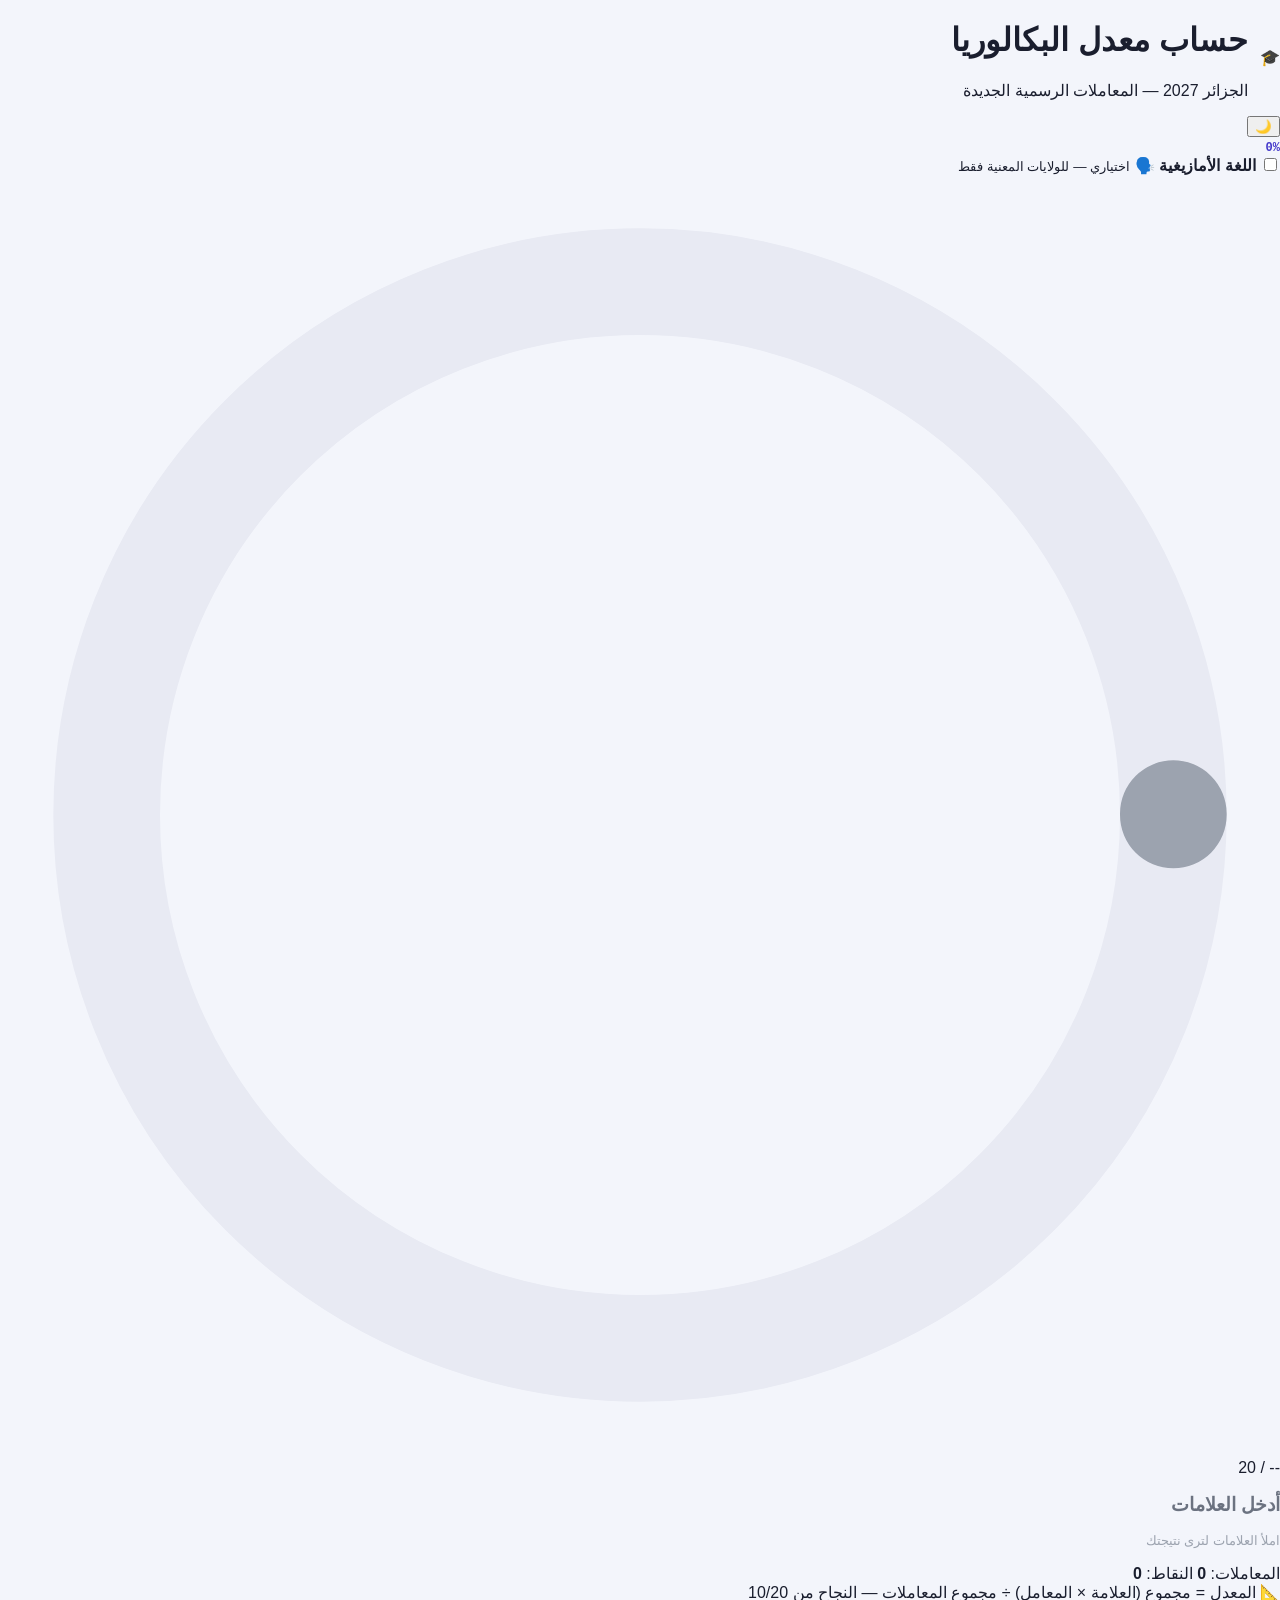
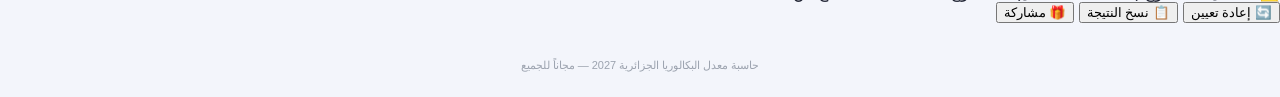
==== commit 72672f30: "Create index.html" ====
--- a/index.html
+++ b/index.html
@@ -1,588 +1,111 @@
-```html
 <!DOCTYPE html>
 <html lang="ar" dir="rtl">
 <head>
-<meta charset="UTF-8">
-<script>
-try{
-    var savedTheme = localStorage.getItem('bacCalc2027_theme');
-    if(savedTheme === 'dark') {
-        document.documentElement.setAttribute('data-theme','dark');
-    }
-} catch(e){}
-</script>
-<meta name="viewport" content="width=device-width, initial-scale=1.0, viewport-fit=cover">
-<title>حاسبة معدل البكالوريا الجزائرية 2027</title>
-<meta name="description" content="حاسبة معدل البكالوريا الجزائرية 2027 — احسب معدلك بدقة في جميع الشعب">
-<meta name="robots" content="index, follow">
-<link rel="manifest" href="manifest.json">
-<meta name="theme-color" content="#4F46E5">
-<meta name="apple-mobile-web-app-capable" content="yes">
-<meta name="apple-mobile-web-app-status-bar-style" content="black-translucent">
-<meta name="apple-mobile-web-app-title" content="معدل البكالوريا">
-<link rel="preconnect" href="https://fonts.googleapis.com">
-<link rel="preconnect" href="https://fonts.gstatic.com" crossorigin>
-<link href="https://fonts.googleapis.com/css2?family=IBM+Plex+Sans+Arabic:wght@400;500;600;700&family=IBM+Plex+Mono:wght@500;600&display=swap" rel="stylesheet">
-<style>
-:root{
-    --bg:#F3F5FB;
-    --card:#FFFFFF;
-    --card-border:#E8EAF3;
-    --ink:#1A1E2E;
-    --ink-soft:#6B7280;
-    --ink-faint:#9CA3AF;
-    --primary:#4F46E5;
-    --primary-dark:#4338CA;
-    --primary-soft:#EEEEFE;
-    --success:#16A34A;
-    --success-soft:#E9F9EE;
-    --danger:#DC2626;
-    --danger-soft:#FDEDEC;
-    --amber:#D97706;
-    --amber-soft:#FEF3E2;
-    --topbar-bg:rgba(243,245,251,0.85);
-    --input-bg:#FBFBFE;
-    --r-lg:22px;
-    --r-md:16px;
-    --r-sm:11px;
-    --sh-sm:0 1px 2px rgba(16,24,40,.06), 0 1px 3px rgba(16,24,40,.07);
-    --sh-md:0 6px 16px rgba(16,24,40,.08), 0 2px 6px rgba(16,24,40,.05);
-    --sh-lg:0 16px 40px rgba(16,24,40,.14);
-    --ease:cubic-bezier(.22,1,.36,1);
-}
-html[data-theme="dark"]{
-    --bg:#12141C;
-    --card:#1B1F2B;
-    --card-border:#2A2F3F;
-    --ink:#F0F2F8;
-    --ink-soft:#A9AFC3;
-    --ink-faint:#767C90;
-    --primary:#7C6FF0;
-    --primary-dark:#9B90FF;
-    --primary-soft:#26234A;
-    --success:#22C55E;
-    --success-soft:#123321;
-    --danger:#F87171;
-    --danger-soft:#3B1A1A;
-    --amber:#FBBF24;
-    --amber-soft:#3A2A0A;
-    --topbar-bg:rgba(18,20,28,0.85);
-    --input-bg:#11141C;
-}
-*{box-sizing:border-box;}
-html,body{margin:0;padding:0;}
-body{
-    background:var(--bg);
-    font-family:'IBM Plex Sans Arabic',sans-serif;
-    color:var(--ink);
-    min-height:100vh;
-    transition:background .3s ease, color .3s ease;
-}
-.app{
-    max-width:560px;
-    margin:0 auto;
-    padding:0 0 60px;
-}
-.topbar{
-    position:sticky; top:0; z-index:20;
-    background:var(--topbar-bg);
-    backdrop-filter:blur(14px) saturate(160%);
-    -webkit-backdrop-filter:blur(14px) saturate(160%);
-    padding:16px 20px 12px;
-    border-bottom:1px solid var(--card-border);
-}
-.brand{
-    display:flex; align-items:center; gap:12px;
-}
-.brand-text{flex:1; min-width:0;}
-.brand-text h1{
-    font-size:16px; font-weight:700; margin:0; line-height:1.3;
-}
-.brand-text .tag{
-    font-size:11.5px; color:var(--ink-soft); font-weight:500;
-}
-.theme-toggle{
-    flex:0 0 auto;
-    width:42px; height:42px;
-    border-radius:12px;
-    border:1px solid var(--card-border);
-    background:var(--card);
-    font-size:18px;
-    cursor:pointer;
-}
-.progress-row{
-    display:flex; align-items:center; gap:10px;
-    margin-top:14px;
-}
-.progress-track{
-    flex:1; height:8px; border-radius:99px;
-    background:var(--card-border);
-    overflow:hidden;
-}
-.progress-fill{
-    height:100%; border-radius:99px;
-    background:linear-gradient(90deg, var(--primary), #7C6FF0);
-    width:0%;
-    transition:width .5s var(--ease);
-}
-.progress-label{
-    font-family:'IBM Plex Mono',monospace;
-    font-size:12px; font-weight:600; color:var(--primary-dark);
-    min-width:38px; text-align:left;
-}
-.branch-scroller{
-    display:flex; gap:8px; overflow-x:auto;
-    padding:16px 20px 4px;
-    scrollbar-width:none;
-}
-.branch-scroller::-webkit-scrollbar{display:none;}
-.chip{
-    flex:0 0 auto;
-    font-family:'IBM Plex Sans Arabic',sans-serif;
-    font-weight:600; font-size:13.5px;
-    padding:10px 16px;
-    border-radius:99px;
-    border:1px solid var(--card-border);
-    background:var(--card);
-    color:var(--ink);
-    cursor:pointer;
-}
-.chip.active{
-    background:var(--primary);
-    color:#fff;
-    border-color:var(--primary);
-}
-.chip .dot{width:6px;height:6px;border-radius:50%;flex:0 0 auto;display:inline-block;margin-left:6px;}
-.chip .dot.new{background:#16A34A;}
-.chip .dot.old{background:#D97706;}
-.cards{
-    padding:8px 20px 4px;
-    display:flex; flex-direction:column; gap:10px;
-}
-.card{
-    background:var(--card);
-    border:1px solid var(--card-border);
-    border-radius:var(--r-md);
-    padding:14px 16px;
-    display:flex; align-items:center; justify-content:space-between; gap:12px;
-}
-.card-left{display:flex; flex-direction:column; align-items:flex-start; gap:2px; min-width:0; flex:1;}
-.subject-name{
-    font-weight:600; font-size:14.5px;
-}
-.subject-pts{
-    font-family:'IBM Plex Mono',monospace;
-    font-size:11px; font-weight:500;
-    color:var(--ink-faint);
-}
-.coef-pill{
-    font-family:'IBM Plex Mono',monospace;
-    font-weight:600; font-size:12px;
-    background:var(--primary-soft);
-    color:var(--primary-dark);
-    padding:3px 9px;
-    border-radius:99px;
-}
-input.mark{
-    width:78px;
-    padding:9px 6px;
-    font-family:'IBM Plex Mono',monospace;
-    font-size:15px; font-weight:600;
-    text-align:center;
-    border:1.5px solid var(--card-border);
-    border-radius:var(--r-sm);
-    background:var(--input-bg);
-    color:var(--ink);
-}
-input.mark:focus{
-    outline:none;
-    border-color:var(--primary);
-    box-shadow:0 0 0 4px var(--primary-soft);
-}
-.result{
-    margin:22px 20px 0;
-    background:var(--card);
-    border:1px solid var(--card-border);
-    border-radius:var(--r-lg);
-    padding:26px 20px;
-    display:flex; align-items:center; gap:22px;
-}
-.ring-wrap{ position:relative; width:118px; height:118px; flex:0 0 auto;}
-.ring-wrap svg{ width:118px; height:118px; transform:rotate(-90deg);}
-.ring-bg{ fill:none; stroke:var(--card-border); stroke-width:10;}
-.ring-fg{
-    fill:none; stroke:var(--ink-faint); stroke-width:10;
-    stroke-linecap:round;
-    stroke-dasharray:314;
-    stroke-dashoffset:314;
-    transition:stroke-dashoffset .6s var(--ease), stroke .4s ease;
-}
-.ring-center{
-    position:absolute; inset:0;
-    display:flex; flex-direction:column; align-items:center; justify-content:center;
-}
-.ring-val{ font-family:'IBM Plex Mono',monospace; font-weight:700; font-size:24px; color:var(--ink);}
-.ring-lbl{ font-size:10px; color:var(--ink-faint); font-weight:500; margin-top:1px;}
-.verdict-wrap{flex:1; min-width:0;}
-.verdict{ font-size:19px; font-weight:700; color:var(--ink-soft);}
-.verdict-sub{ font-size:12.5px; color:var(--ink-faint); margin-top:6px; line-height:1.6;}
-.totals-mini{
-    display:flex; gap:14px; margin-top:10px; flex-wrap:wrap;
-    font-family:'IBM Plex Mono',monospace; font-size:11px; color:var(--ink-faint);
-}
-.method-box{
-    margin:14px 20px 0;
-    background:var(--primary-soft);
-    border-radius:var(--r-md);
-    padding:13px 16px;
-    font-size:12.5px;
-    color:var(--primary-dark);
-    line-height:1.7;
-}
-.actions{
-    display:grid; grid-template-columns:1fr 1fr 1fr; gap:10px;
-    margin:16px 20px 0;
-}
-.action-btn{
-    min-height:50px;
-    border-radius:var(--r-md);
-    border:1px solid var(--card-border);
-    background:var(--card);
-    color:var(--ink);
-    font-family:'IBM Plex Sans Arabic',sans-serif;
-    font-weight:600; font-size:12px;
-    cursor:pointer;
-    display:flex; flex-direction:column; align-items:center; justify-content:center; gap:3px;
-}
-.opt-card{
-    background:var(--card);
-    border:1px dashed var(--card-border);
-    border-radius:var(--r-md);
-    padding:12px 16px;
-    margin:0 20px 10px;
-}
-.opt-head{
-    display:flex; align-items:center; justify-content:space-between; gap:10px;
-}
-.switch{
-    position:relative; width:48px; height:28px; flex:0 0 auto;
-}
-.switch input{opacity:0; width:0; height:0; position:absolute;}
-.switch-track{
-    position:absolute; inset:0;
-    background:#D1D5DB;
-    border-radius:99px;
-    cursor:pointer;
-    transition:background .25s ease;
-}
-.switch-track::before{
-    content:"";
-    position:absolute; top:3px; right:3px;
-    width:22px; height:22px; border-radius:50%;
-    background:#fff;
-    box-shadow:0 1px 3px rgba(0,0,0,.25);
-    transition:transform .25s var(--ease);
-}
-.switch input:checked + .switch-track{background:var(--primary);}
-.switch input:checked + .switch-track::before{transform:translateX(-20px);}
-.opt-body{
-    max-height:0; overflow:hidden;
-    transition:max-height .32s var(--ease), opacity .28s ease;
-    opacity:0;
-    display:flex; align-items:center; gap:10px;
-}
-.opt-body.open{max-height:70px; opacity:1; padding-top:10px;}
-.hidden{display:none !important;}
-footer{
-    text-align:center; padding:20px; font-size:11px; color:var(--ink-faint);
-}
-</style>
+    <meta charset="UTF-8">
+    <script>
+    try{
+        var savedTheme = localStorage.getItem('bac2027_theme');
+        if(savedTheme === 'dark') {
+            document.documentElement.setAttribute('data-theme', 'dark');
+        }
+    } catch(e){}
+    </script>
+    <meta name="viewport" content="width=device-width, initial-scale=1.0, maximum-scale=1.0, user-scalable=no">
+    <title>حاسبة معدل البكالوريا الجزائرية 2027</title>
+    <meta name="description" content="حساب معدل البكالوريا الجزائرية الجيل الثاني مع النظام الجديد للمعاملات والتقويم المستمر لكل الشعب.">
+    <meta name="robots" content="index, follow">
+    <link rel="manifest" href="manifest.json">
+    <meta name="theme-color" content="#4F46E5">
+    <meta name="apple-mobile-web-app-capable" content="yes">
+    <meta name="apple-mobile-web-app-status-bar-style" content="black-translucent">
+    <meta name="apple-mobile-web-app-title" content="معدل الباك">
+    <link rel="preconnect" href="https://fonts.googleapis.com">
+    <link rel="preconnect" href="https://fonts.gstatic.com" crossorigin>
+    <link href="https://fonts.googleapis.com/css2?family=Cairo:wght@400;600;700;800;900&display=swap" rel="stylesheet">
+    <link rel="stylesheet" href="styles.css">
 </head>
 <body>
-<div class="app">
-    <div class="topbar">
-        <div class="brand">
-            <div class="brand-text">
-                <h1>🎓 حساب معدل البكالوريا</h1>
-                <div class="tag">الجزائر 2027 — المعاملات الرسمية الجديدة</div>
+
+    <header class="app-header">
+        <div class="header-content">
+            <div class="brand">
+                <span class="icon">🎓</span>
+                <div>
+                    <h1>حساب معدل البكالوريا</h1>
+                    <p class="subtitle">الجزائر 2027 — المعاملات الرسمية الجديدة</p>
+                </div>
             </div>
-            <button class="theme-toggle" id="themeToggle" aria-label="تبديل الوضع">🌙</button>
+            <button id="themeToggle" class="theme-btn" aria-label="تبديل الوضع">🌙</button>
         </div>
-        <div class="progress-row">
-            <div class="progress-track"><div class="progress-fill" id="progressFill"></div></div>
-            <span class="progress-label" id="progressLabel">0%</span>
+        <div class="progress-bar-container">
+            <div id="progressFill" class="progress-fill" style="width: 0%;"></div>
+            <span id="progressLabel" class="progress-label">0%</span>
         </div>
-    </div>
+    </header>
 
-    <div class="branch-scroller" id="branchPicker"></div>
+    <main class="container">
+        <!-- شريط اختيار الشعبة -->
+        <section class="branches-section">
+            <div id="branchesGrid" class="branches-grid"></div>
+        </section>
 
-    <div class="cards" id="marksContainer"></div>
-
-    <div class="opt-card" id="optTamazight">
-        <div class="opt-head">
-            <div>
-                <div class="opt-title">🗣️ اللغة الأمازيغية</div>
-                <div style="font-size:11px;color:var(--ink-faint);">اختياري — للولايات المعنية فقط</div>
-            </div>
-            <label class="switch">
-                <input type="checkbox" id="tamazightToggle">
-                <span class="switch-track"></span>
+        <!-- خيار اللغة الأمازيغية -->
+        <div class="amazigh-card">
+            <label class="switch-label">
+                <input type="checkbox" id="amazighToggle">
+                <span class="slider round"></span>
+                <span class="switch-text">
+                    <strong>اللغة الأمازيغية 🗣️</strong>
+                    <small>اختياري — للولايات المعنية فقط</small>
+                </span>
             </label>
         </div>
-        <div class="opt-body" id="tamazightBody">
-            <span class="opt-label-text">العلامة /20</span>
-            <input type="number" min="0" max="20" step="0.25" class="mark" id="tamazightMark" disabled>
-            <span class="subject-pts" id="tamazightPts">—</span>
+
+        <!-- بطاقة النتيجة والدوائر -->
+        <section class="result-card">
+            <div class="result-display">
+                <div class="ring-container">
+                    <svg class="ring-svg" viewBox="0 0 120 120">
+                        <circle class="ring-bg" cx="60" cy="60" r="50"></circle>
+                        <circle id="ringFg" class="ring-fg" cx="60" cy="60" r="50"></circle>
+                    </svg>
+                    <div class="ring-text">
+                        <span id="avgVal" class="avg-number">--</span>
+                        <span class="avg-denom">/ 20</span>
+                    </div>
+                </div>
+                <div class="result-details">
+                    <h2 id="verdict" class="verdict">أدخل العلامات</h2>
+                    <p id="verdictSub" class="verdict-sub">املأ العلامات لترى نتيجتك</p>
+                    <div class="stats-row">
+                        <span>المعاملات: <strong id="sumCoefEl">0</strong></span>
+                        <span>النقاط: <strong id="sumPtsEl">0</strong></span>
+                    </div>
+                </div>
+            </div>
+            <div id="formulaNotice" class="formula-notice">
+                📐 المعدل = مجموع (العلامة × المعامل) ÷ مجموع المعاملات — النجاح من 10/20
+            </div>
+        </section>
+
+        <!-- قائمة المواد -->
+        <section class="subjects-section">
+            <div id="subjectsList" class="subjects-list"></div>
+        </section>
+
+        <!-- أزرار العمليات -->
+        <section class="actions-section">
+            <button id="resetBtn" class="btn btn-secondary">🔄 إعادة تعيين</button>
+            <button id="copyBtn" class="btn btn-outline">📋 نسخ النتيجة</button>
+            <button id="shareBtn" class="btn btn-primary">🎁 مشاركة</button>
         </div>
-    </div>
+    </main>
 
-    <div class="result">
-        <div class="ring-wrap">
-            <svg viewBox="0 0 100 100">
-                <circle class="ring-bg" cx="50" cy="50" r="50"/>
-                <circle class="ring-fg" id="ringFg" cx="50" cy="50" r="50"/>
-            </svg>
-            <div class="ring-center">
-                <span class="ring-val" id="avgVal">--</span>
-                <span class="ring-lbl">/ 20</span>
-            </div>
-        </div>
-        <div class="verdict-wrap">
-            <div class="verdict" id="verdict">أدخل العلامات</div>
-            <div class="verdict-sub" id="verdictSub">املأ العلامات لترى نتيجتك</div>
-            <div class="totals-mini">
-                <span id="sumCoef">المعاملات: 0</span>
-                <span id="sumPts">النقاط: 0</span>
-            </div>
-        </div>
-    </div>
+    <footer class="app-footer">
+        <p>حاسبة معدل البكالوريا الجزائرية 2027 — مجاناً للجميع</p>
+    </footer>
 
-    <div class="method-box">
-        <span>📐</span>
-        <span>المعدل = مجموع (العلامة × المعامل) ÷ مجموع المعاملات — النجاح من 10/20</span>
-    </div>
-
-    <div class="actions">
-        <button class="action-btn" id="resetBtn"><span>🔄</span> إعادة تعيين</button>
-        <button class="action-btn" id="copyBtn"><span>📋</span> نسخ النتيجة</button>
-        <button class="action-btn" id="shareBtn"><span>📤</span> مشاركة</button>
-    </div>
-
-    <footer>
-        حاسبة معدل البكالوريا الجزائرية 2027 — مجانًا للجميع
-    </footer>
-</div>
-
-<script>
-// ===== البيانات =====
-const BRANCH_STATUS = {
-    "علوم تجريبية":"جديد",
-    "رياضيات":"جديد",
-    "هندسة":"جديد",
-    "تسيير واقتصاد":"قديم",
-    "لغات أجنبية":"جديد",
-    "آداب وفلسفة":"جديد",
-    "فنون":"جديد"
-};
-
-const BRANCHES = {
-    "علوم تجريبية": [
-        ["علوم الطبيعة والحياة",6],["الرياضيات",5],["العلوم الفيزيائية",4],
-        ["اللغة الإنجليزية",3],["اللغة العربية",2],
-        ["التاريخ",2],["العلوم الإسلامية",2],["التربية البدنية",1]
-    ],
-    "رياضيات": [
-        ["الرياضيات",8],["العلوم الفيزيائية",6],["الإعلام الآلي",3],
-        ["اللغة الإنجليزية",3],["علوم الطبيعة والحياة",2],
-        ["التاريخ",2],["العلوم الإسلامية",2],["التربية البدنية",1]
-    ],
-    "هندسة": [
-        ["التكنولوجيا",7],["الرياضيات",5],["العلوم الفيزيائية",4],
-        ["الإعلام الآلي",3],["اللغة الإنجليزية",3],
-        ["التاريخ",2],["العلوم الإسلامية",2],["التربية البدنية",1]
-    ],
-    "لغات أجنبية": [
-        ["اللغة الثالثة (إسبانية/ألمانية/إيطالية)",6],
-        ["اللغة الإنجليزية",4],["اللغة الفرنسية",4],["اللغة العربية",2],
-        ["التاريخ والجغرافيا",2],["العلوم الإسلامية",2],["التربية البدنية",1]
-    ],
-    "آداب وفلسفة": [
-        ["اللغة العربية",7],["الفلسفة",6],["التاريخ والجغرافيا",4],
-        ["اللغة الإنجليزية",3],["اللغة الفرنسية",2],
-        ["العلوم الإسلامية",2],["التربية البدنية",1]
-    ],
-    "فنون": [
-        ["فنون 1",6],["فنون 2",5],["اللغة العربية",4],
-        ["اللغة الإنجليزية",2],["اللغة الفرنسية",2],
-        ["التاريخ والجغرافيا",2],["العلوم الإسلامية",2],["التربية البدنية",1]
-    ],
-    "تسيير واقتصاد": [
-        ["اللغة العربية",3],["اللغة الإنجليزية",2],["اللغة الفرنسية",2],
-        ["الرياضيات",5],["الاقتصاد والمناجمنت",5],["القانون",2],
-        ["التسيير المحاسبي والمالي",6],["التاريخ والجغرافيا",4],
-        ["العلوم الإسلامية",2],["الفلسفة",2],["التربية البدنية",1]
-    ]
-};
-
-const TAMAZIGHT_COEF = {
-    "علوم تجريبية":2, "آداب وفلسفة":3, "لغات أجنبية":2, "فنون":3,
-    "تسيير واقتصاد":2, "default":2
-};
-
-// ===== الحالة =====
-let currentBranch = "علوم تجريبية";
-let marks = {};
-let includeTamazight = false;
-let tamazightMark = "";
-
-// ===== العناصر =====
-const picker = document.getElementById('branchPicker');
-const container = document.getElementById('marksContainer');
-const avgVal = document.getElementById('avgVal');
-const verdict = document.getElementById('verdict');
-const verdictSub = document.getElementById('verdictSub');
-const sumCoefEl = document.getElementById('sumCoef');
-const sumPtsEl = document.getElementById('sumPts');
-const progressFill = document.getElementById('progressFill');
-const progressLabel = document.getElementById('progressLabel');
-const ringFg = document.getElementById('ringFg');
-const tamazightToggle = document.getElementById('tamazightToggle');
-const tamazightBody = document.getElementById('tamazightBody');
-const tamazightMark = document.getElementById('tamazightMark');
-const tamazightPts = document.getElementById('tamazightPts');
-
-// ===== الوضع الليلي =====
-const themeToggle = document.getElementById('themeToggle');
-themeToggle.addEventListener('click', ()=>{
-    const html = document.documentElement;
-    const isDark = html.getAttribute('data-theme') === 'dark';
-    if(isDark){
-        html.removeAttribute('data-theme');
-        localStorage.setItem('bacCalc2027_theme', 'light');
-        themeToggle.textContent = '🌙';
-    } else {
-        html.setAttribute('data-theme', 'dark');
-        localStorage.setItem('bacCalc2027_theme', 'dark');
-        themeToggle.textContent = '☀️';
-    }
-});
-
-// ===== عرض الشعب =====
-function renderPicker(){
-    picker.innerHTML = '';
-    Object.keys(BRANCHES).forEach(name=>{
-        const btn = document.createElement('button');
-        btn.className = 'chip' + (name===currentBranch ? ' active':'');
-        const status = BRANCH_STATUS[name];
-        btn.innerHTML = `${name} <span class="dot ${status==='جديد'?'new':'old'}"></span>`;
-        btn.onclick = ()=>{
-            currentBranch = name;
-            marks = {};
-            includeTamazight = false;
-            tamazightToggle.checked = false;
-            tamazightMark.disabled = true;
-            tamazightBody.classList.remove('open');
-            tamazightMark.value = '';
-            tamazightPts.textContent = '—';
-            renderPicker();
-            renderMarks();
-            compute();
-        };
-        picker.appendChild(btn);
-    });
-}
-
-// ===== عرض المواد =====
-function renderMarks(){
-    container.innerHTML = '';
-    const subjects = BRANCHES[currentBranch];
-    subjects.forEach(([name, coef])=>{
-        const card = document.createElement('div');
-        card.className = 'card';
-        card.innerHTML = `
-            <div class="card-left">
-                <span class="subject-name">${name}</span>
-                <span class="subject-pts" data-pts="${name}">—</span>
-            </div>
-            <span class="coef-pill">×${coef}</span>
-            <input type="number" min="0" max="20" step="0.25" class="mark" data-subject="${name}" placeholder="0">
-        `;
-        container.appendChild(card);
-    });
-
-    container.querySelectorAll('input.mark[data-subject]').forEach(inp=>{
-        const name = inp.dataset.subject;
-        inp.value = marks[name] || '';
-        inp.addEventListener('input', e=>{
-            marks[name] = e.target.value;
-            compute();
-        });
-    });
-}
-
-// ===== الحساب =====
-function compute(){
-    const subjects = BRANCHES[currentBranch];
-    let sumCoef = 0, sumPts = 0, filled = 0, total = 0;
-
-    subjects.forEach(([name, coef])=>{
-        const raw = marks[name];
-        const el = container.querySelector(`[data-pts="${name}"]`);
-        const input = container.querySelector(`input[data-subject="${name}"]`);
-        total++;
-        if(raw !== undefined && raw !== '' && !isNaN(parseFloat(raw))){
-            const v = Math.max(0, Math.min(20, parseFloat(raw)));
-            const pts = v * coef;
-            sumCoef += coef;
-            sumPts += pts;
-            filled++;
-            if(el) el.textContent = pts.toFixed(2);
-            if(input) input.classList.add('valid');
-        } else {
-            if(el) el.textContent = '—';
-            if(input) input.classList.remove('valid');
-        }
-    });
-
-    // الأمازيغية
-    let tzCoef = 0;
-    if(includeTamazight && tamazightMark.value !== '' && !isNaN(parseFloat(tamazightMark.value))){
-        const v = Math.max(0, Math.min(20, parseFloat(tamazightMark.value)));
-        tzCoef = TAMAZIGHT_COEF[currentBranch] || TAMAZIGHT_COEF.default;
-        const pts = v * tzCoef;
-        sumCoef += tzCoef;
-        sumPts += pts;
-        filled++;
-        tamazightPts.textContent = pts.toFixed(2);
-    } else {
-        tamazightPts.textContent = '—';
-    }
-
-    // التقدم
-    const progress = total > 0 ? Math.round((filled / total) * 100) : 0;
-    progressFill.style.width = progress + '%';
-    progressLabel.textContent = progress + '%';
-
-    sumCoefEl.textContent = `المعاملات: ${sumCoef}`;
-    sumPtsEl.textContent = `النقاط: ${sumPts.toFixed(2)}`;
-
-    if(filled === 0 || sumCoef === 0){
-        avgVal.textContent = '--';
-        verdict.textContent = 'أدخل العلامات';
-        verdict.style.color = 'var(--ink-soft)';
-        verdictSub.textContent = 'املأ العلامات لترى نتيجتك';
-        ringFg.style.stroke = 'var(--ink-faint)';
-        ringFg.style.strokeDashoffset = 314;
-        return;
-    }
-
-    const avg = sumPts / sumCoef;
-    avgVal.textContent = avg.toFixed(2);
-
-    const circumference = 314;
-    const offset = circumference - (Math.min(avg, 20) / 20) * circumference;
-    ringFg.style.strokeDashoffset = offset;
-
-    if(avg >= 10){
-        ringFg.style.stroke = '#16A34A';
-        verdict.textContent +    <!-- ربط السكريبت الرئيسي -->
+    <script src="script.js?v=2"></script>
+</body>
+</html>
--- a/styles.css
+++ b/styles.css
@@ -0,0 +1,546 @@
+/* حاسبة معدل البكالوريا الجزائرية 2027 — الأنماط (CSS) */
+/* ===== متغيرات التصميم: الألوان، الحواف، الظلال ===== */
+  :root{
+    --bg:#F3F5FB;
+    --card:#FFFFFF;
+    --card-border:#E8EAF3;
+    --ink:#1A1E2E;
+    --ink-soft:#6B7280;
+    --ink-faint:#9CA3AF;
+    --primary:#4F46E5;
+    --primary-dark:#4338CA;
+    --primary-soft:#EEEEFE;
+    --success:#16A34A;
+    --success-soft:#E9F9EE;
+    --danger:#DC2626;
+    --danger-soft:#FDEDEC;
+    --amber:#D97706;
+    --amber-soft:#FEF3E2;
+    --topbar-bg:rgba(243,245,251,0.85);
+    --input-bg:#FBFBFE;
+    --r-lg:22px;
+    --r-md:16px;
+    --r-sm:11px;
+    --sh-sm:0 1px 2px rgba(16,24,40,.06), 0 1px 3px rgba(16,24,40,.07);
+    --sh-md:0 6px 16px rgba(16,24,40,.08), 0 2px 6px rgba(16,24,40,.05);
+    --sh-lg:0 16px 40px rgba(16,24,40,.14);
+    --ease:cubic-bezier(.22,1,.36,1);
+  }
+
+  /* ===== الوضع الليلي: تجاوز نفس المتغيرات بألوان داكنة مريحة للعين ===== */
+  html[data-theme="dark"]{
+    --bg:#12141C;
+    --card:#1B1F2B;
+    --card-border:#2A2F3F;
+    --ink:#F0F2F8;
+    --ink-soft:#A9AFC3;
+    --ink-faint:#767C90;
+    --primary:#7C6FF0;
+    --primary-dark:#9B90FF;
+    --primary-soft:#26234A;
+    --success:#22C55E;
+    --success-soft:#123321;
+    --danger:#F87171;
+    --danger-soft:#3B1A1A;
+    --amber:#FBBF24;
+    --amber-soft:#3A2A0A;
+    --topbar-bg:rgba(18,20,28,0.85);
+    --input-bg:#11141C;
+  }
+  body{ transition:background-color .3s ease, color .3s ease; }
+  *{box-sizing:border-box;}
+  html,body{margin:0;padding:0;}
+  body{
+    background:var(--bg);
+    font-family:'IBM Plex Sans Arabic',sans-serif;
+    color:var(--ink);
+    min-height:100vh;
+    -webkit-font-smoothing:antialiased;
+  }
+  .app{
+    max-width:560px;
+    margin:0 auto;
+    padding:0 0 60px;
+  }
+
+  /* ===== الشريط العلوي: الشعار وشريط التقدّم ===== */
+  .topbar{
+    position:sticky; top:0; z-index:20;
+    background:var(--topbar-bg);
+    backdrop-filter:blur(14px) saturate(160%);
+    -webkit-backdrop-filter:blur(14px) saturate(160%);
+    padding:16px 20px 12px;
+    border-bottom:1px solid var(--card-border);
+  }
+  .brand{
+    display:flex; align-items:center; gap:12px;
+  }
+  .brand img{width:42px;height:42px;border-radius:12px;box-shadow:var(--sh-sm);}
+  .brand-text{flex:1; min-width:0;}
+  .brand-text h1{
+    font-size:16px; font-weight:700; margin:0; line-height:1.3;
+  }
+  .brand-text .tag{
+    font-size:11.5px; color:var(--ink-soft); font-weight:500;
+  }
+  .theme-toggle{
+    flex:0 0 auto;
+    width:42px; height:42px;
+    border-radius:12px;
+    border:1px solid var(--card-border);
+    background:var(--card);
+    font-size:18px;
+    cursor:pointer;
+    box-shadow:var(--sh-sm);
+    transition:transform .15s var(--ease), background .2s ease;
+  }
+  .theme-toggle:active{transform:scale(0.9);}
+
+  .progress-row{
+    display:flex; align-items:center; gap:10px;
+    margin-top:14px;
+  }
+  .progress-track{
+    flex:1; height:8px; border-radius:99px;
+    background:var(--card-border);
+    overflow:hidden;
+  }
+  .progress-fill{
+    height:100%; border-radius:99px;
+    background:linear-gradient(90deg, var(--primary), #7C6FF0);
+    width:0%;
+    transition:width .5s var(--ease);
+  }
+  .progress-label{
+    font-family:'IBM Plex Mono',monospace;
+    font-size:12px; font-weight:600; color:var(--primary-dark);
+    min-width:38px; text-align:left;
+  }
+  .progress-count{
+    font-size:11px; color:var(--ink-faint); margin-top:6px;
+    font-family:'IBM Plex Mono',monospace;
+  }
+
+  /* ===== تنبيه المواد الناقصة ===== */
+  .missing-banner{
+    display:none;
+    margin:12px 20px 0;
+    background:var(--amber-soft);
+    color:var(--amber);
+    border-radius:var(--r-md);
+    padding:12px 14px;
+    font-size:12.5px; line-height:1.8;
+    animation:cardIn .35s var(--ease);
+  }
+  .missing-banner.show{display:block;}
+  .missing-banner b{font-weight:700;}
+
+  /* ===== منتقي الشعبة (أزرار قابلة للتمرير أفقيًا داخل حاويتها فقط) ===== */
+  .branch-scroller{
+    display:flex; gap:8px; overflow-x:auto;
+    padding:16px 20px 4px;
+    scrollbar-width:none;
+  }
+  .branch-scroller::-webkit-scrollbar{display:none;}
+  .chip{
+    flex:0 0 auto;
+    font-family:'IBM Plex Sans Arabic',sans-serif;
+    font-weight:600; font-size:13.5px;
+    padding:10px 16px;
+    border-radius:99px;
+    border:1px solid var(--card-border);
+    background:var(--card);
+    color:var(--ink);
+    cursor:pointer;
+    box-shadow:var(--sh-sm);
+    display:flex; align-items:center; gap:6px;
+    transition:transform .18s var(--ease), background .18s ease, color .18s ease, box-shadow .18s ease;
+  }
+  .chip:active{transform:scale(0.95);}
+  .chip.active{
+    background:var(--primary);
+    color:#fff;
+    border-color:var(--primary);
+    box-shadow:0 6px 16px rgba(79,70,229,.32);
+  }
+  .chip .dot{width:6px;height:6px;border-radius:50%;flex:0 0 auto;}
+  .chip .dot.new{background:#16A34A;}
+  .chip.active .dot.new{background:#BBF7D0;}
+  .chip .dot.old{background:#D97706;}
+  .chip.active .dot.old{background:#FDE9C7;}
+
+  .legend{
+    display:flex; gap:16px; justify-content:center;
+    font-size:11px; color:var(--ink-faint);
+    padding:2px 20px 6px;
+  }
+  .legend span{display:flex; align-items:center; gap:5px;}
+  .legend .dot{width:6px;height:6px;border-radius:50%;}
+  .legend .dot.new{background:#16A34A;}
+  .legend .dot.old{background:#D97706;}
+
+  /* ===== بطاقات المواد الإجبارية ===== */
+  .cards{
+    padding:8px 20px 4px;
+    display:flex; flex-direction:column; gap:10px;
+  }
+  .card{
+    background:var(--card);
+    border:1px solid var(--card-border);
+    border-radius:var(--r-md);
+    padding:14px 16px;
+    box-shadow:var(--sh-sm);
+    display:flex; align-items:center; justify-content:space-between; gap:12px;
+    opacity:0; transform:translateY(8px);
+    animation:cardIn .45s var(--ease) forwards;
+    transition:box-shadow .2s ease, border-color .2s ease;
+  }
+  .card.filled{
+    border-color:rgba(79,70,229,.25);
+    box-shadow:0 2px 10px rgba(79,70,229,.08);
+  }
+  .card:focus-within{
+    border-color:var(--primary);
+    box-shadow:0 0 0 4px var(--primary-soft);
+  }
+  @keyframes cardIn{
+    to{opacity:1; transform:translateY(0);}
+  }
+  .card-left{display:flex; flex-direction:column; align-items:flex-start; gap:2px; min-width:0; flex:1;}
+  .subject-name{
+    font-weight:600; font-size:14.5px;
+    overflow:hidden; text-overflow:ellipsis; white-space:nowrap; max-width:100%;
+  }
+  .subject-pts{
+    font-family:'IBM Plex Mono',monospace;
+    font-size:11px; font-weight:500;
+    color:var(--ink-faint);
+    transition:color .2s ease;
+  }
+  .card.filled .subject-pts{ color:var(--primary-dark); }
+  .coef-pill{
+    font-family:'IBM Plex Mono',monospace;
+    font-weight:600; font-size:12px;
+    background:var(--primary-soft);
+    color:var(--primary-dark);
+    padding:3px 9px;
+    border-radius:99px;
+    flex:0 0 auto;
+  }
+  .mark-field{
+    position:relative;
+    flex:0 0 auto;
+  }
+  .field-clear{
+    position:absolute; top:-6px; left:-6px;
+    width:20px; height:20px; border-radius:50%;
+    border:none; background:var(--ink-faint); color:#fff;
+    font-size:12px; line-height:1; cursor:pointer;
+    display:none; align-items:center; justify-content:center;
+    box-shadow:0 1px 3px rgba(0,0,0,.2);
+    transition:background .15s ease, transform .15s ease;
+  }
+  .field-clear.show{display:flex;}
+  .field-clear:active{transform:scale(0.85);}
+  .field-clear:hover{background:var(--danger);}
+  input.mark{
+    width:78px;
+    padding:9px 6px;
+    font-family:'IBM Plex Mono',monospace;
+    font-size:15px; font-weight:600;
+    text-align:center;
+    border:1.5px solid var(--card-border);
+    border-radius:var(--r-sm);
+    background:var(--input-bg);
+    color:var(--ink);
+    transition:border-color .18s ease, box-shadow .18s ease, background .18s ease;
+  }
+  input.mark::placeholder{
+    font-family:'IBM Plex Sans Arabic',sans-serif;
+    font-size:10.5px; font-weight:500;
+    color:var(--ink-faint);
+  }
+  input.mark:focus{
+    outline:none;
+    border-color:var(--primary);
+    background:var(--card);
+    box-shadow:0 0 0 4px var(--primary-soft);
+  }
+  input.mark.valid{border-color:rgba(22,163,74,.45); background:var(--success-soft);}
+  input.mark.err{border-color:var(--danger); background:var(--danger-soft); animation:shake .32s ease;}
+  @keyframes shake{
+    0%,100%{transform:translateX(0);} 25%{transform:translateX(-4px);} 75%{transform:translateX(4px);}
+  }
+
+  /* ===== بطاقات المواد الاختيارية (الأمازيغية والتربية البدنية) ===== */
+  .opt-card{
+    background:var(--card);
+    border:1px dashed var(--card-border);
+    border-radius:var(--r-md);
+    padding:12px 16px;
+    display:flex; flex-direction:column; gap:10px;
+    animation:cardIn .45s var(--ease) forwards;
+    opacity:0; transform:translateY(8px);
+  }
+  .opt-head{
+    display:flex; align-items:center; justify-content:space-between; gap:10px;
+  }
+  .opt-title{
+    font-size:13.5px; font-weight:600; color:var(--ink);
+  }
+  .opt-sub{
+    font-size:11px; color:var(--ink-faint); margin-top:2px; line-height:1.5;
+  }
+  /* مفتاح تفعيل (Toggle Switch) بحجم مريح للمس على الهاتف */
+  .switch{
+    position:relative; width:48px; height:28px; flex:0 0 auto;
+  }
+  .switch input{opacity:0; width:0; height:0; position:absolute;}
+  .switch-track{
+    position:absolute; inset:0;
+    background:#D1D5DB;
+    border-radius:99px;
+    cursor:pointer;
+    transition:background .25s ease;
+  }
+  .switch-track::before{
+    content:"";
+    position:absolute; top:3px; right:3px;
+    width:22px; height:22px; border-radius:50%;
+    background:#fff;
+    box-shadow:0 1px 3px rgba(0,0,0,.25);
+    transition:transform .25s var(--ease);
+  }
+  .switch input:checked + .switch-track{background:var(--primary);}
+  .switch input:checked + .switch-track::before{transform:translateX(-20px);}
+
+  .opt-body{
+    max-height:0; overflow:hidden;
+    transition:max-height .32s var(--ease), opacity .28s ease;
+    opacity:0;
+    display:flex; align-items:center; gap:10px;
+  }
+  .opt-body.open{max-height:70px; opacity:1; padding-top:2px;}
+  .opt-label-text{
+    font-size:12.5px; color:var(--ink-soft);
+    flex:1; min-width:0;
+    overflow:hidden; text-overflow:ellipsis; white-space:nowrap;
+  }
+  .opt-body .subject-pts{ flex:0 0 auto; }
+
+  /* ===== بطاقة النتيجة النهائية (حلقة المعدل) ===== */
+  .result{
+    margin:22px 20px 0;
+    background:var(--card);
+    border:1px solid var(--card-border);
+    border-radius:var(--r-lg);
+    box-shadow:var(--sh-md);
+    padding:26px 20px;
+    display:flex; align-items:center; gap:22px;
+    transition:box-shadow .3s ease;
+  }
+  .result.reveal{ animation:resultReveal .55s var(--ease); }
+  @keyframes resultReveal{
+    0%{ transform:scale(0.97); box-shadow:var(--sh-sm); }
+    55%{ transform:scale(1.015); }
+    100%{ transform:scale(1); box-shadow:var(--sh-md); }
+  }
+  .ring-wrap{ position:relative; width:118px; height:118px; flex:0 0 auto;}
+  .ring-wrap svg{ width:118px; height:118px; transform:rotate(-90deg);}
+  .ring-bg{ fill:none; stroke:var(--card-border); stroke-width:10;}
+  .ring-fg{
+    fill:none; stroke:var(--ink-faint); stroke-width:10;
+    stroke-linecap:round;
+    stroke-dasharray:314;
+    stroke-dashoffset:314;
+    transition:stroke-dashoffset .6s var(--ease), stroke .4s ease;
+  }
+  .ring-center{
+    position:absolute; inset:0;
+    display:flex; flex-direction:column; align-items:center; justify-content:center;
+  }
+  .ring-val{ font-family:'IBM Plex Mono',monospace; font-weight:700; font-size:24px; color:var(--ink);}
+  .ring-lbl{ font-size:10px; color:var(--ink-faint); font-weight:500; margin-top:1px;}
+
+  .verdict-wrap{flex:1; min-width:0;}
+  .branch-name{
+    font-size:11.5px; font-weight:600; color:var(--primary-dark);
+    background:var(--primary-soft);
+    display:inline-block; padding:3px 10px; border-radius:99px;
+    margin-bottom:8px;
+  }
+  .verdict-row{display:flex; align-items:center; gap:8px; flex-wrap:wrap;}
+  .verdict{ font-size:19px; font-weight:700; color:var(--ink-soft); transition:color .3s ease;}
+  .grade-badge{
+    font-size:11px; font-weight:700;
+    padding:3px 10px; border-radius:99px;
+    display:none;
+  }
+  .grade-badge.show{display:inline-block;}
+  .grade-badge.success{background:var(--success-soft); color:var(--success);}
+  .grade-badge.primary{background:var(--primary-soft); color:var(--primary-dark);}
+  .grade-badge.amber{background:var(--amber-soft); color:var(--amber);}
+  .grade-badge.danger{background:var(--danger-soft); color:var(--danger);}
+  .verdict-sub{ font-size:12.5px; color:var(--ink-faint); margin-top:6px; line-height:1.6;}
+  .totals-mini{
+    display:flex; gap:14px; margin-top:10px; flex-wrap:wrap;
+    font-family:'IBM Plex Mono',monospace; font-size:11px; color:var(--ink-faint);
+  }
+
+  /* ===== صندوق شرح طريقة الحساب ===== */
+  .method-box{
+    margin:14px 20px 0;
+    background:var(--primary-soft);
+    border-radius:var(--r-md);
+    padding:13px 16px;
+    font-size:12.5px;
+    color:var(--primary-dark);
+    line-height:1.7;
+    display:flex; align-items:flex-start; gap:9px;
+  }
+  .method-box .ic{flex:0 0 auto; font-size:15px; line-height:1.4;}
+
+  /* ===== أزرار الإجراءات: إعادة تعيين / نسخ / مشاركة ===== */
+  .actions{
+    display:grid; grid-template-columns:1fr 1fr; gap:10px;
+    margin:16px 20px 0;
+  }
+  .actions .action-btn:last-child:nth-child(odd){ grid-column:1 / -1; }
+  .action-btn{
+    min-height:50px;
+    display:flex; flex-direction:column; align-items:center; justify-content:center; gap:3px;
+    border-radius:var(--r-md);
+    border:1px solid var(--card-border);
+    background:var(--card);
+    color:var(--ink);
+    font-family:'IBM Plex Sans Arabic',sans-serif;
+    font-weight:600; font-size:12px;
+    cursor:pointer;
+    box-shadow:var(--sh-sm);
+    transition:transform .15s var(--ease), box-shadow .15s ease, background .15s ease;
+  }
+  .action-btn .ic{font-size:18px; line-height:1;}
+  .action-btn:active{transform:scale(0.95);}
+  .action-btn.primary{background:var(--primary); border-color:var(--primary); color:#fff;}
+  .action-btn.reset:active{background:var(--danger-soft);}
+
+  /* ===== أداة حساب العلامة المطلوبة لتحقيق معدل معيّن ===== */
+  .target-box{
+    margin:16px 20px 0;
+    background:var(--card);
+    border:1px solid var(--card-border);
+    border-radius:var(--r-md);
+    padding:16px;
+    box-shadow:var(--sh-sm);
+  }
+  .target-head{
+    display:flex; align-items:center; gap:8px;
+  }
+  .target-head .ic{font-size:18px;}
+  .target-title{font-weight:700; font-size:14px; color:var(--ink);}
+  .target-sub{font-size:11.5px; color:var(--ink-faint); margin-top:6px; line-height:1.6;}
+  .target-row{
+    display:flex; gap:10px; margin-top:12px;
+  }
+  .target-input{
+    flex:1; min-width:0;
+    padding:11px 12px;
+    font-family:'IBM Plex Mono',monospace; font-size:15px; font-weight:600;
+    text-align:center;
+    border:1.5px solid var(--card-border);
+    border-radius:var(--r-sm);
+    background:var(--input-bg);
+    color:var(--ink);
+    min-height:44px;
+  }
+  .target-input:focus{
+    outline:none; border-color:var(--primary);
+    box-shadow:0 0 0 4px var(--primary-soft);
+  }
+  .target-btn{
+    flex:0 0 auto;
+    padding:0 22px;
+    min-height:44px;
+    border:none; border-radius:var(--r-sm);
+    background:var(--primary); color:#fff;
+    font-family:'IBM Plex Sans Arabic',sans-serif;
+    font-weight:700; font-size:13.5px;
+    cursor:pointer;
+    transition:transform .15s var(--ease);
+  }
+  .target-btn:active{transform:scale(0.95);}
+  .target-result{
+    margin-top:12px;
+    font-size:13px; line-height:1.8;
+    color:var(--ink-soft);
+    min-height:0;
+  }
+  .target-result.show{
+    padding-top:12px; border-top:1px dashed var(--card-border);
+  }
+  .target-result b{color:var(--ink); font-family:'IBM Plex Mono',monospace;}
+
+  /* ===== رسائل التنبيه المؤقتة (Toast) ===== */
+  .toast{
+    position:fixed; left:50%; bottom:24px;
+    transform:translateX(-50%) translateY(20px);
+    background:var(--ink);
+    color:#fff;
+    font-size:13px; font-weight:500;
+    padding:12px 20px;
+    border-radius:99px;
+    box-shadow:var(--sh-lg);
+    opacity:0; pointer-events:none;
+    transition:opacity .25s var(--ease), transform .25s var(--ease);
+    z-index:100;
+    max-width:88vw; text-align:center;
+    white-space:nowrap; overflow:hidden; text-overflow:ellipsis;
+  }
+  .toast.show{opacity:1; transform:translateX(-50%) translateY(0);}
+  .toast.error{background:var(--danger);}
+  .toast.success{background:var(--success);}
+
+  footer{
+    text-align:center;
+    padding:22px 20px 10px;
+    font-size:11px;
+    color:var(--ink-faint);
+    line-height:1.8;
+  }
+  .footer-links{
+    display:flex; justify-content:center; gap:8px; align-items:center;
+    margin-top:10px; font-size:11.5px;
+  }
+  .footer-links a{
+    color:var(--primary-dark); font-weight:600; text-decoration:none;
+  }
+  .footer-disclaimer{
+    display:block; margin-top:12px; padding-top:12px;
+    border-top:1px dashed var(--card-border);
+    font-size:10.5px; line-height:1.8; color:var(--ink-faint);
+  }
+
+  @media (max-width:420px){
+    .result{flex-direction:column; text-align:center;}
+    .verdict-sub{text-align:center;}
+    .totals-mini{justify-content:center;}
+  }
+
+  /* ===== إعدادات عامة: منع أي تمرير أفقي، وضمان مساحة لمس مريحة لكل عنصر تفاعلي ===== */
+  html, body{overflow-x:hidden; width:100%;}
+  .app{max-width:100vw;}
+  button, input, .chip, .switch{ touch-action:manipulation; }
+  .chip{min-height:40px;}
+  input.mark{min-height:44px;}
+
+  /* ===== وضع الطباعة: طباعة بطاقة النتيجة فقط بشكل نظيف ===== */
+  @media print{
+    body{background:#fff !important;}
+    .topbar, .branch-scroller, .legend, .cards, .method-box,
+    .actions, .target-box, .toast, .missing-banner, footer{display:none !important;}
+    .app{max-width:100%;}
+    .result{
+      box-shadow:none !important; border:2px solid #1A1E2E !important;
+      margin:20px !important;
+    }
+  }
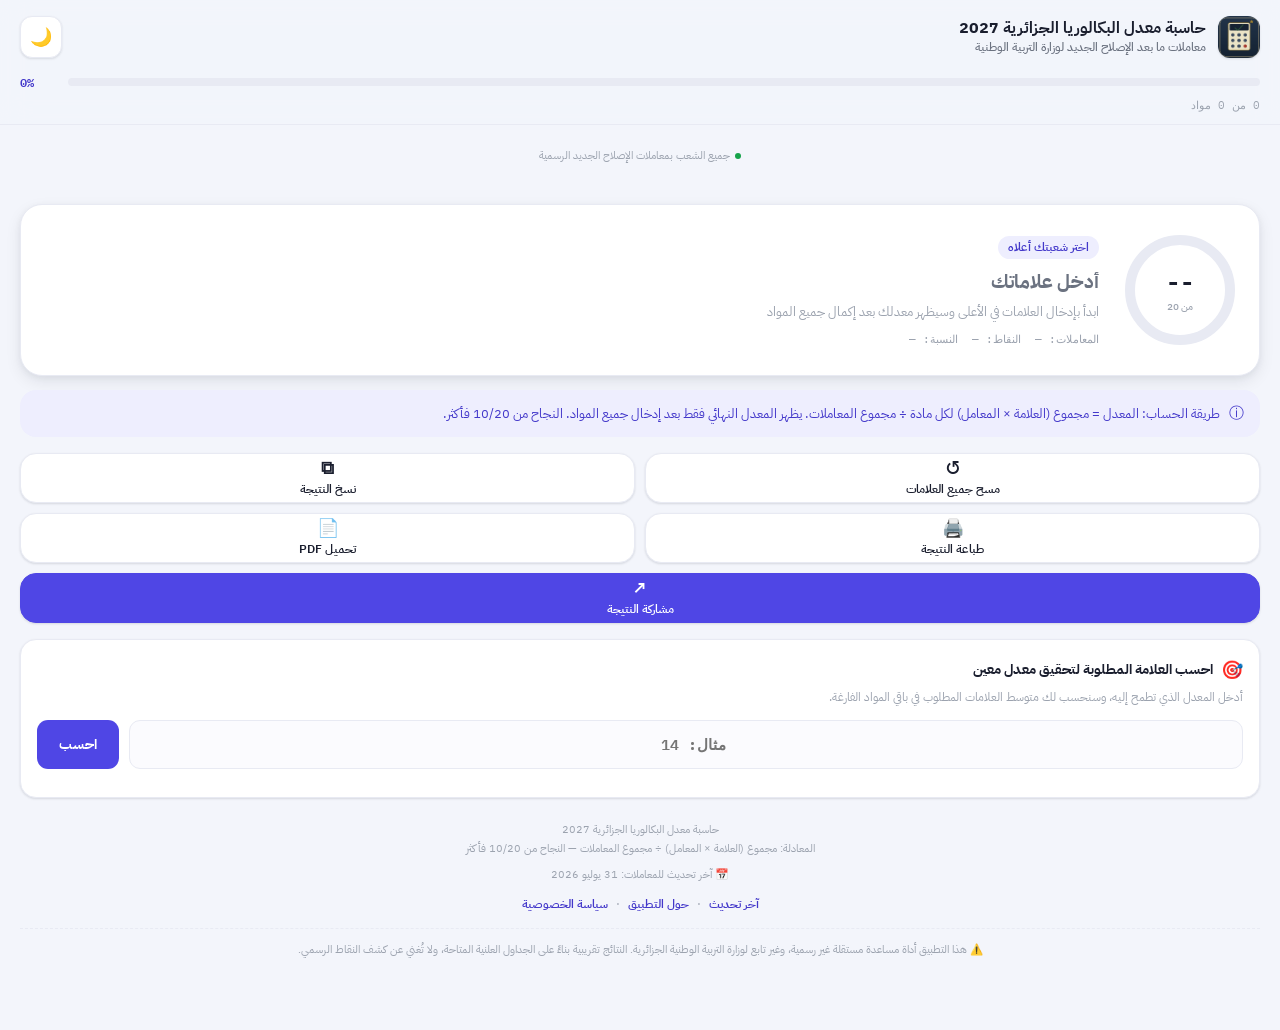
==== commit 09e50f69: "Add files via upload" ====
--- a/index.html
+++ b/index.html
@@ -1,111 +1,149 @@
 <!DOCTYPE html>
 <html lang="ar" dir="rtl">
 <head>
-    <meta charset="UTF-8">
-    <script>
-    try{
-        var savedTheme = localStorage.getItem('bac2027_theme');
-        if(savedTheme === 'dark') {
-            document.documentElement.setAttribute('data-theme', 'dark');
-        }
-    } catch(e){}
-    </script>
-    <meta name="viewport" content="width=device-width, initial-scale=1.0, maximum-scale=1.0, user-scalable=no">
-    <title>حاسبة معدل البكالوريا الجزائرية 2027</title>
-    <meta name="description" content="حساب معدل البكالوريا الجزائرية الجيل الثاني مع النظام الجديد للمعاملات والتقويم المستمر لكل الشعب.">
-    <meta name="robots" content="index, follow">
-    <link rel="manifest" href="manifest.json">
-    <meta name="theme-color" content="#4F46E5">
-    <meta name="apple-mobile-web-app-capable" content="yes">
-    <meta name="apple-mobile-web-app-status-bar-style" content="black-translucent">
-    <meta name="apple-mobile-web-app-title" content="معدل الباك">
-    <link rel="preconnect" href="https://fonts.googleapis.com">
-    <link rel="preconnect" href="https://fonts.gstatic.com" crossorigin>
-    <link href="https://fonts.googleapis.com/css2?family=Cairo:wght@400;600;700;800;900&display=swap" rel="stylesheet">
-    <link rel="stylesheet" href="styles.css">
+<meta charset="UTF-8">
+<!-- تطبيق الوضع الليلي المحفوظ فورًا (قبل رسم الصفحة) لتفادي أي وميض بالألوان الخاطئة -->
+<script>
+  try{
+    var savedTheme = localStorage.getItem('bacCalc2027_theme');
+    if(savedTheme === 'dark') document.documentElement.setAttribute('data-theme','dark');
+  }catch(e){}
+</script>
+<meta name="viewport" content="width=device-width, initial-scale=1.0, viewport-fit=cover">
+
+<!-- ===== عنوان الصفحة ===== -->
+<title>حاسبة معدل البكالوريا الجزائرية 2027</title>
+
+<!-- ===== وصف وكلمات مفتاحية لتحسين محركات البحث (SEO) ===== -->
+<meta name="description" content="حاسبة معدل البكالوريا الجزائرية 2027 — احسب معدلك بدقة في جميع الشعب (علوم تجريبية، رياضيات، هندسة، تسيير واقتصاد، آداب وفلسفة، لغات أجنبية، فنون) وفق المعاملات الرسمية الجديدة لوزارة التربية الوطنية، مع دعم المواد الاختيارية كالأمازيغية والتربية البدنية.">
+<meta name="keywords" content="حاسبة البكالوريا, معدل البكالوريا, بكالوريا الجزائر 2027, معاملات البكالوريا الجديدة, حساب معدل البكالوريا, شعب البكالوريا, bac algerie 2027, معدل البكالوريا الجزائرية, وزارة التربية الوطنية, الإصلاح الجديد للمناهج">
+<meta name="author" content="حاسبة معدل البكالوريا الجزائرية">
+<meta name="robots" content="index, follow">
+
+<!-- Open Graph (لعرض احترافي عند مشاركة الرابط) -->
+<meta property="og:type" content="website">
+<meta property="og:title" content="حاسبة معدل البكالوريا الجزائرية 2027">
+<meta property="og:description" content="احسب معدل البكالوريا بدقة حسب المعاملات الرسمية الجديدة لجميع الشعب.">
+<meta property="og:locale" content="ar_DZ">
+
+<!-- Twitter Card -->
+<meta name="twitter:card" content="summary">
+<meta name="twitter:title" content="حاسبة معدل البكالوريا الجزائرية 2027">
+<meta name="twitter:description" content="احسب معدل البكالوريا بدقة حسب المعاملات الرسمية الجديدة لجميع الشعب.">
+
+<!-- ===== إعدادات PWA: يمكن تثبيت الموقع كتطبيق على الهاتف ===== -->
+<link rel="manifest" href="manifest.json">
+<meta name="theme-color" content="#4F46E5">
+<meta name="apple-mobile-web-app-capable" content="yes">
+<meta name="apple-mobile-web-app-status-bar-style" content="black-translucent">
+<meta name="apple-mobile-web-app-title" content="معدل البكالوريا">
+<link rel="apple-touch-icon" href="icon-180.png">
+<link rel="icon" type="image/png" sizes="192x192" href="[data-uri]">
+
+<!-- ===== الخطوط: IBM Plex Sans Arabic (خط عربي احترافي وواضح) ===== -->
+<link rel="preconnect" href="https://fonts.googleapis.com">
+<link rel="preconnect" href="https://fonts.gstatic.com" crossorigin>
+<link href="https://fonts.googleapis.com/css2?family=IBM+Plex+Sans+Arabic:wght@400;500;600;700&family=IBM+Plex+Mono:wght@500;600&display=swap" rel="stylesheet">
+<link rel="stylesheet" href="styles.css">
 </head>
 <body>
+<div class="app">
+  <div class="toast" id="toast"></div>
+  <div class="topbar">
+    <div class="brand">
+      <img src="[data-uri]" alt="شعار التطبيق">
+      <div class="brand-text">
+        <h1>حاسبة معدل البكالوريا الجزائرية 2027</h1>
+        <div class="tag">معاملات ما بعد الإصلاح الجديد لوزارة التربية الوطنية</div>
+      </div>
+      <button class="theme-toggle" id="themeToggle" aria-label="تبديل الوضع الليلي/النهاري" title="الوضع الليلي">🌙</button>
+    </div>
+    <div class="progress-row">
+      <div class="progress-track"><div class="progress-fill" id="progressFill"></div></div>
+      <div class="progress-label" id="progressLabel">0%</div>
+    </div>
+    <div class="progress-count" id="progressCount">0 من 0 مواد</div>
+  </div>
 
-    <header class="app-header">
-        <div class="header-content">
-            <div class="brand">
-                <span class="icon">🎓</span>
-                <div>
-                    <h1>حساب معدل البكالوريا</h1>
-                    <p class="subtitle">الجزائر 2027 — المعاملات الرسمية الجديدة</p>
-                </div>
-            </div>
-            <button id="themeToggle" class="theme-btn" aria-label="تبديل الوضع">🌙</button>
-        </div>
-        <div class="progress-bar-container">
-            <div id="progressFill" class="progress-fill" style="width: 0%;"></div>
-            <span id="progressLabel" class="progress-label">0%</span>
-        </div>
-    </header>
+  <div class="missing-banner" id="missingBanner"></div>
 
-    <main class="container">
-        <!-- شريط اختيار الشعبة -->
-        <section class="branches-section">
-            <div id="branchesGrid" class="branches-grid"></div>
-        </section>
+  <div class="branch-scroller" id="branchPicker"></div>
+  <div class="legend">
+    <span><span class="dot new"></span> جميع الشعب بمعاملات الإصلاح الجديد الرسمية</span>
+  </div>
 
-        <!-- خيار اللغة الأمازيغية -->
-        <div class="amazigh-card">
-            <label class="switch-label">
-                <input type="checkbox" id="amazighToggle">
-                <span class="slider round"></span>
-                <span class="switch-text">
-                    <strong>اللغة الأمازيغية 🗣️</strong>
-                    <small>اختياري — للولايات المعنية فقط</small>
-                </span>
-            </label>
-        </div>
+  <div class="cards" id="cardsWrap"></div>
 
-        <!-- بطاقة النتيجة والدوائر -->
-        <section class="result-card">
-            <div class="result-display">
-                <div class="ring-container">
-                    <svg class="ring-svg" viewBox="0 0 120 120">
-                        <circle class="ring-bg" cx="60" cy="60" r="50"></circle>
-                        <circle id="ringFg" class="ring-fg" cx="60" cy="60" r="50"></circle>
-                    </svg>
-                    <div class="ring-text">
-                        <span id="avgVal" class="avg-number">--</span>
-                        <span class="avg-denom">/ 20</span>
-                    </div>
-                </div>
-                <div class="result-details">
-                    <h2 id="verdict" class="verdict">أدخل العلامات</h2>
-                    <p id="verdictSub" class="verdict-sub">املأ العلامات لترى نتيجتك</p>
-                    <div class="stats-row">
-                        <span>المعاملات: <strong id="sumCoefEl">0</strong></span>
-                        <span>النقاط: <strong id="sumPtsEl">0</strong></span>
-                    </div>
-                </div>
-            </div>
-            <div id="formulaNotice" class="formula-notice">
-                📐 المعدل = مجموع (العلامة × المعامل) ÷ مجموع المعاملات — النجاح من 10/20
-            </div>
-        </section>
+  <div class="result">
+    <div class="ring-wrap">
+      <svg viewBox="0 0 118 118">
+        <circle class="ring-bg" cx="59" cy="59" r="50"></circle>
+        <circle class="ring-fg" id="ringFg" cx="59" cy="59" r="50"></circle>
+      </svg>
+      <div class="ring-center">
+        <div class="ring-val" id="avgVal">--</div>
+        <div class="ring-lbl">من 20</div>
+      </div>
+    </div>
+    <div class="verdict-wrap">
+      <div class="branch-name" id="branchNameLabel">اختر شعبتك أعلاه</div>
+      <div class="verdict-row">
+        <div class="verdict" id="verdict">أدخل علاماتك</div>
+        <span class="grade-badge" id="gradeBadge"></span>
+      </div>
+      <div class="verdict-sub" id="verdictSub">ابدأ بإدخال العلامات في الأعلى وسيظهر معدلك بعد إكمال جميع المواد</div>
+      <div class="totals-mini">
+        <span id="sumCoef">المعاملات: —</span>
+        <span id="sumPts">النقاط: —</span>
+        <span id="percentLabel">النسبة: —</span>
+      </div>
+    </div>
+  </div>
 
-        <!-- قائمة المواد -->
-        <section class="subjects-section">
-            <div id="subjectsList" class="subjects-list"></div>
-        </section>
+  <div class="method-box">
+    <span class="ic">ⓘ</span>
+    <span>طريقة الحساب: المعدل = مجموع (العلامة × المعامل) لكل مادة ÷ مجموع المعاملات. يظهر المعدل النهائي فقط بعد إدخال جميع المواد. النجاح من 10/20 فأكثر.</span>
+  </div>
 
-        <!-- أزرار العمليات -->
-        <section class="actions-section">
-            <button id="resetBtn" class="btn btn-secondary">🔄 إعادة تعيين</button>
-            <button id="copyBtn" class="btn btn-outline">📋 نسخ النتيجة</button>
-            <button id="shareBtn" class="btn btn-primary">🎁 مشاركة</button>
-        </div>
-    </main>
+  <div class="actions">
+    <button class="action-btn reset" id="resetBtn"><span class="ic">↺</span>مسح جميع العلامات</button>
+    <button class="action-btn" id="copyBtn"><span class="ic">⧉</span>نسخ النتيجة</button>
+    <button class="action-btn" id="printBtn"><span class="ic">🖨️</span>طباعة النتيجة</button>
+    <button class="action-btn" id="pdfBtn"><span class="ic">📄</span>تحميل PDF</button>
+    <button class="action-btn primary" id="shareBtn"><span class="ic">↗</span>مشاركة النتيجة</button>
+  </div>
 
-    <footer class="app-footer">
-        <p>حاسبة معدل البكالوريا الجزائرية 2027 — مجاناً للجميع</p>
-    </footer>
+  <div class="target-box">
+    <div class="target-head">
+      <span class="ic">🎯</span>
+      <span class="target-title">احسب العلامة المطلوبة لتحقيق معدل معين</span>
+    </div>
+    <div class="target-sub">أدخل المعدل الذي تطمح إليه، وسنحسب لك متوسط العلامات المطلوب في باقي المواد الفارغة.</div>
+    <div class="target-row">
+      <input type="number" min="0" max="20" step="0.25" class="target-input" id="targetAvgInput" placeholder="مثال: 14">
+      <button class="target-btn" id="targetCalcBtn">احسب</button>
+    </div>
+    <div class="target-result" id="targetResult"></div>
+  </div>
 
-    <!-- ربط السكريبت الرئيسي -->
-    <script src="script.js?v=2"></script>
+  <footer>
+    حاسبة معدل البكالوريا الجزائرية 2027<br>
+    المعادلة: مجموع (العلامة × المعامل) ÷ مجموع المعاملات — النجاح من 10/20 فأكثر<br>
+    <span style="display:block; margin-top:6px;">📅 آخر تحديث للمعاملات: 31 يوليو 2026</span>
+    <span class="footer-links">
+      <a href="last-update.html">آخر تحديث</a>
+      <span>·</span>
+      <a href="about.html">حول التطبيق</a>
+      <span>·</span>
+      <a href="privacy.html">سياسة الخصوصية</a>
+    </span>
+    <span class="footer-disclaimer">
+      ⚠️ هذا التطبيق أداة مساعدة مستقلة غير رسمية، وغير تابع لوزارة التربية الوطنية الجزائرية.
+      النتائج تقريبية بناءً على الجداول العلنية المتاحة، ولا تُغني عن كشف النقاط الرسمي.
+    </span>
+  </footer>
+</div>
+
+<script src="script.js" defer></script>
 </body>
 </html>
